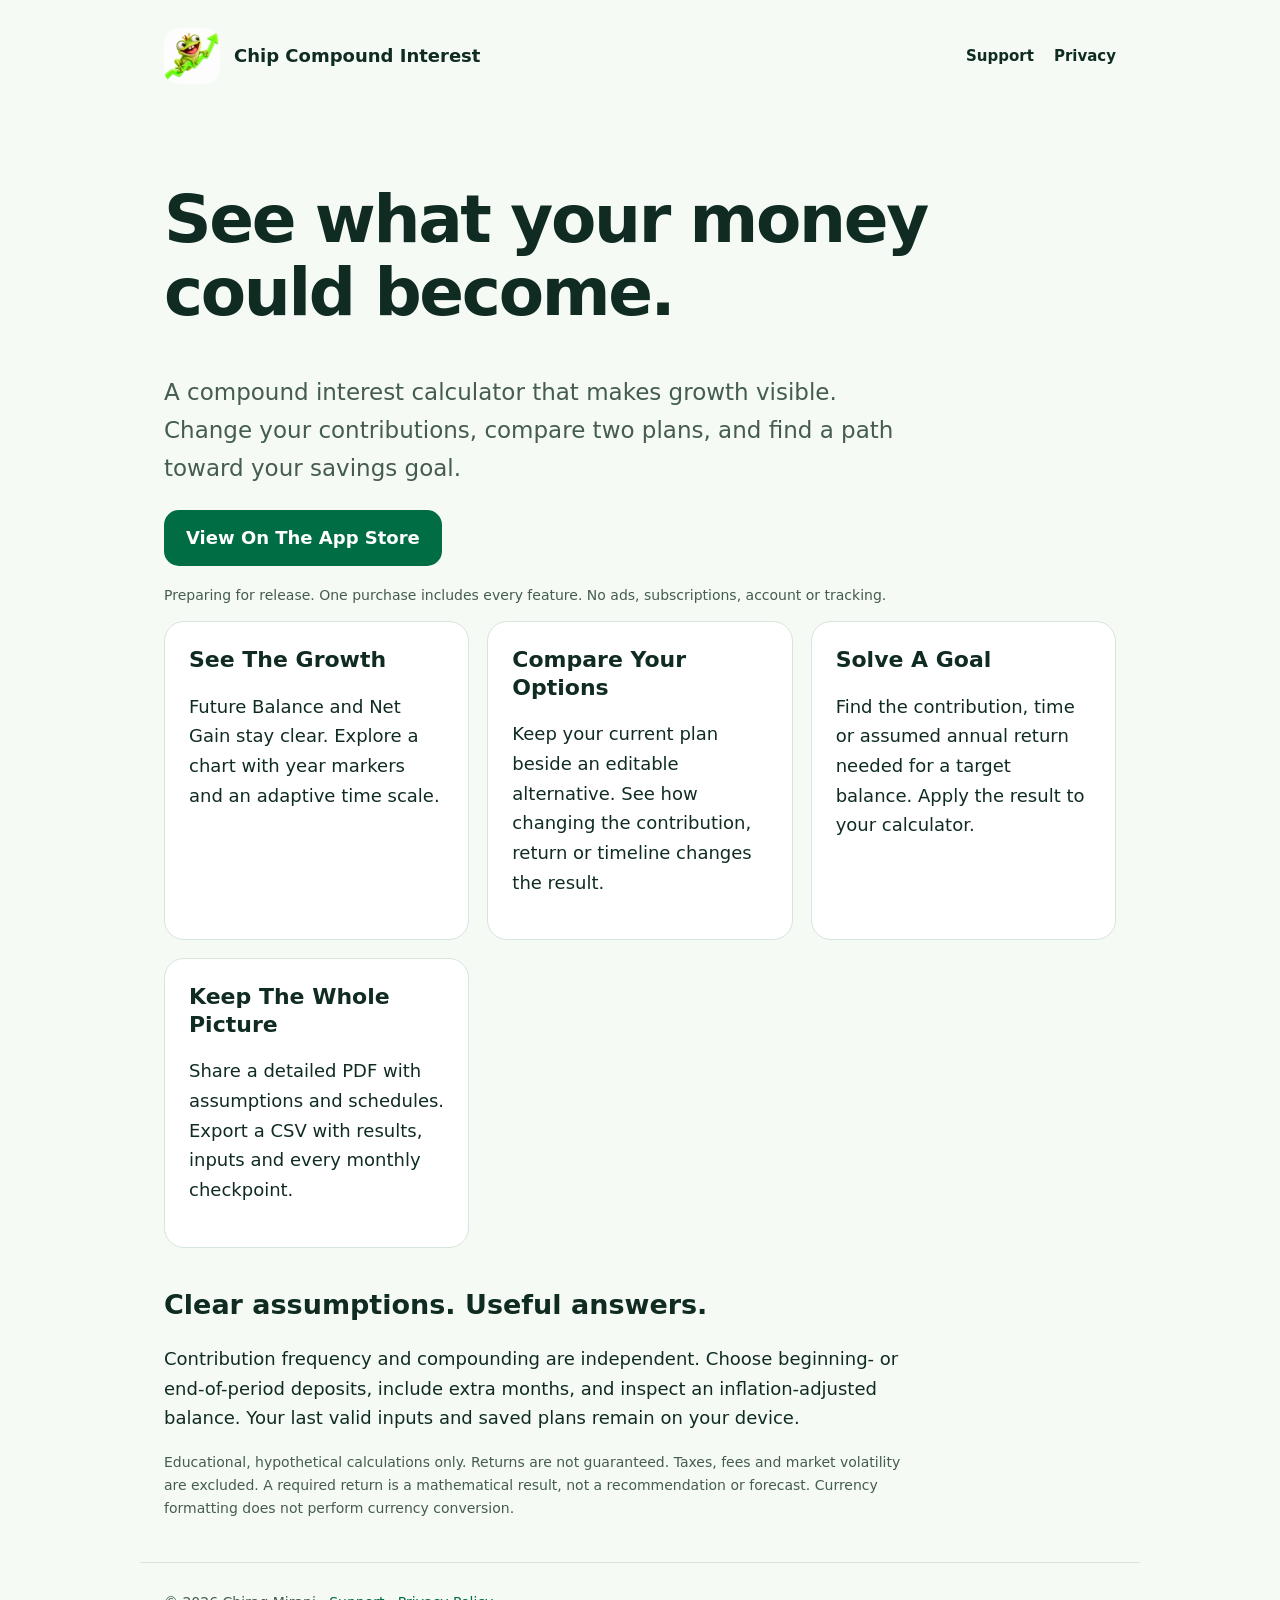
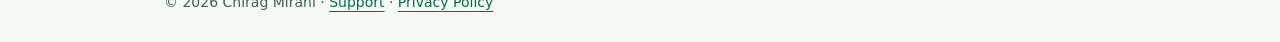
==== index.html @ ceb29161 "Publish compound calculator support and privacy pages" ====
<!doctype html><html lang="en"><meta charset="utf-8"><meta name="viewport" content="width=device-width,initial-scale=1"><title>Chip Compound Interest — Savings Calculator, Goals & Comparisons</title><meta name="description" content="Explore compound growth, compare savings plans, solve for contributions, time or return, and share a detailed PDF. One purchase, all features. No ads or subscriptions."><link rel="stylesheet" href="styles.css"><link rel="canonical" href="https://chiragmirani.github.io/chip-compound-calculator/"><script type="application/ld+json">{"@context":"https://schema.org","@type":"SoftwareApplication","name":"Chip Compound Interest","applicationCategory":"FinanceApplication","operatingSystem":"iOS, iPadOS","url":"https://chiragmirani.github.io/chip-compound-calculator/","description":"Compound interest calculator with growth charts, plan comparisons, goal solving, PDF reports and CSV exports."}</script><header><img src="icon.png" alt="Chip mascot"><a href="./">Chip Compound Interest</a><nav><a href="support.html">Support</a><a href="privacy.html">Privacy</a></nav></header><main><h1>See what your money could become.</h1><p class="lead">A compound interest calculator that makes growth visible. Change your contributions, compare two plans, and find a path toward your savings goal.</p><p><a class="button" href="https://apps.apple.com/app/id6822411872">View On The App Store</a></p><p class="fine">Preparing for release. One purchase includes every feature. No ads, subscriptions, account or tracking.</p><div class="grid"><section class="card"><h2>See The Growth</h2><p>Future Balance and Net Gain stay clear. Explore a chart with year markers and an adaptive time scale.</p></section><section class="card"><h2>Compare Your Options</h2><p>Keep your current plan beside an editable alternative. See how changing the contribution, return or timeline changes the result.</p></section><section class="card"><h2>Solve A Goal</h2><p>Find the contribution, time or assumed annual return needed for a target balance. Apply the result to your calculator.</p></section><section class="card"><h2>Keep The Whole Picture</h2><p>Share a detailed PDF with assumptions and schedules. Export a CSV with results, inputs and every monthly checkpoint.</p></section></div><h2>Clear assumptions. Useful answers.</h2><p>Contribution frequency and compounding are independent. Choose beginning- or end-of-period deposits, include extra months, and inspect an inflation-adjusted balance. Your last valid inputs and saved plans remain on your device.</p><p class="fine">Educational, hypothetical calculations only. Returns are not guaranteed. Taxes, fees and market volatility are excluded. A required return is a mathematical result, not a recommendation or forecast. Currency formatting does not perform currency conversion.</p></main><footer>© 2026 Chirag Mirani · <a href="support.html">Support</a> · <a href="privacy.html">Privacy Policy</a></footer></html>
---- styles.css ----
:root{color-scheme:light dark;--bg:#f5faf5;--ink:#102c22;--muted:#455c50;--card:#fff;--line:#d7e5db;--green:#006d45}*{box-sizing:border-box}body{margin:0;background:var(--bg);color:var(--ink);font:18px/1.65 system-ui,-apple-system,sans-serif}main,header,footer{max-width:1000px;margin:auto;padding:28px 24px}header{display:flex;gap:14px;align-items:center}header img{width:56px;border-radius:14px}header a{color:inherit;text-decoration:none;font-weight:750}nav{margin-inline-start:auto;display:flex;gap:20px;font-size:15px}h1{font-size:clamp(36px,6vw,66px);line-height:1.1;letter-spacing:-.035em;max-width:820px}h2{line-height:1.25;margin-top:40px}p{max-width:760px}a{color:var(--green);text-underline-offset:4px}.lead{font-size:23px;color:var(--muted)}.button{display:inline-block;background:var(--green);color:white;padding:13px 22px;border-radius:15px;text-decoration:none;font-weight:650}.grid{display:grid;grid-template-columns:repeat(auto-fit,minmax(230px,1fr));gap:18px}.card{padding:24px;background:var(--card);border:1px solid var(--line);border-radius:20px}.card h2{font-size:22px;margin:0 0 10px}.fine,footer{font-size:14px;color:var(--muted)}footer{border-top:1px solid var(--line)}li{margin-bottom:10px}@media(prefers-color-scheme:dark){:root{--bg:#0c1913;--ink:#e9f5ed;--muted:#b2c7b9;--card:#14271c;--line:#2c4233;--green:#73e4ab}}@media(max-width:500px){nav{gap:12px}header{flex-wrap:wrap}header img{width:42px}}
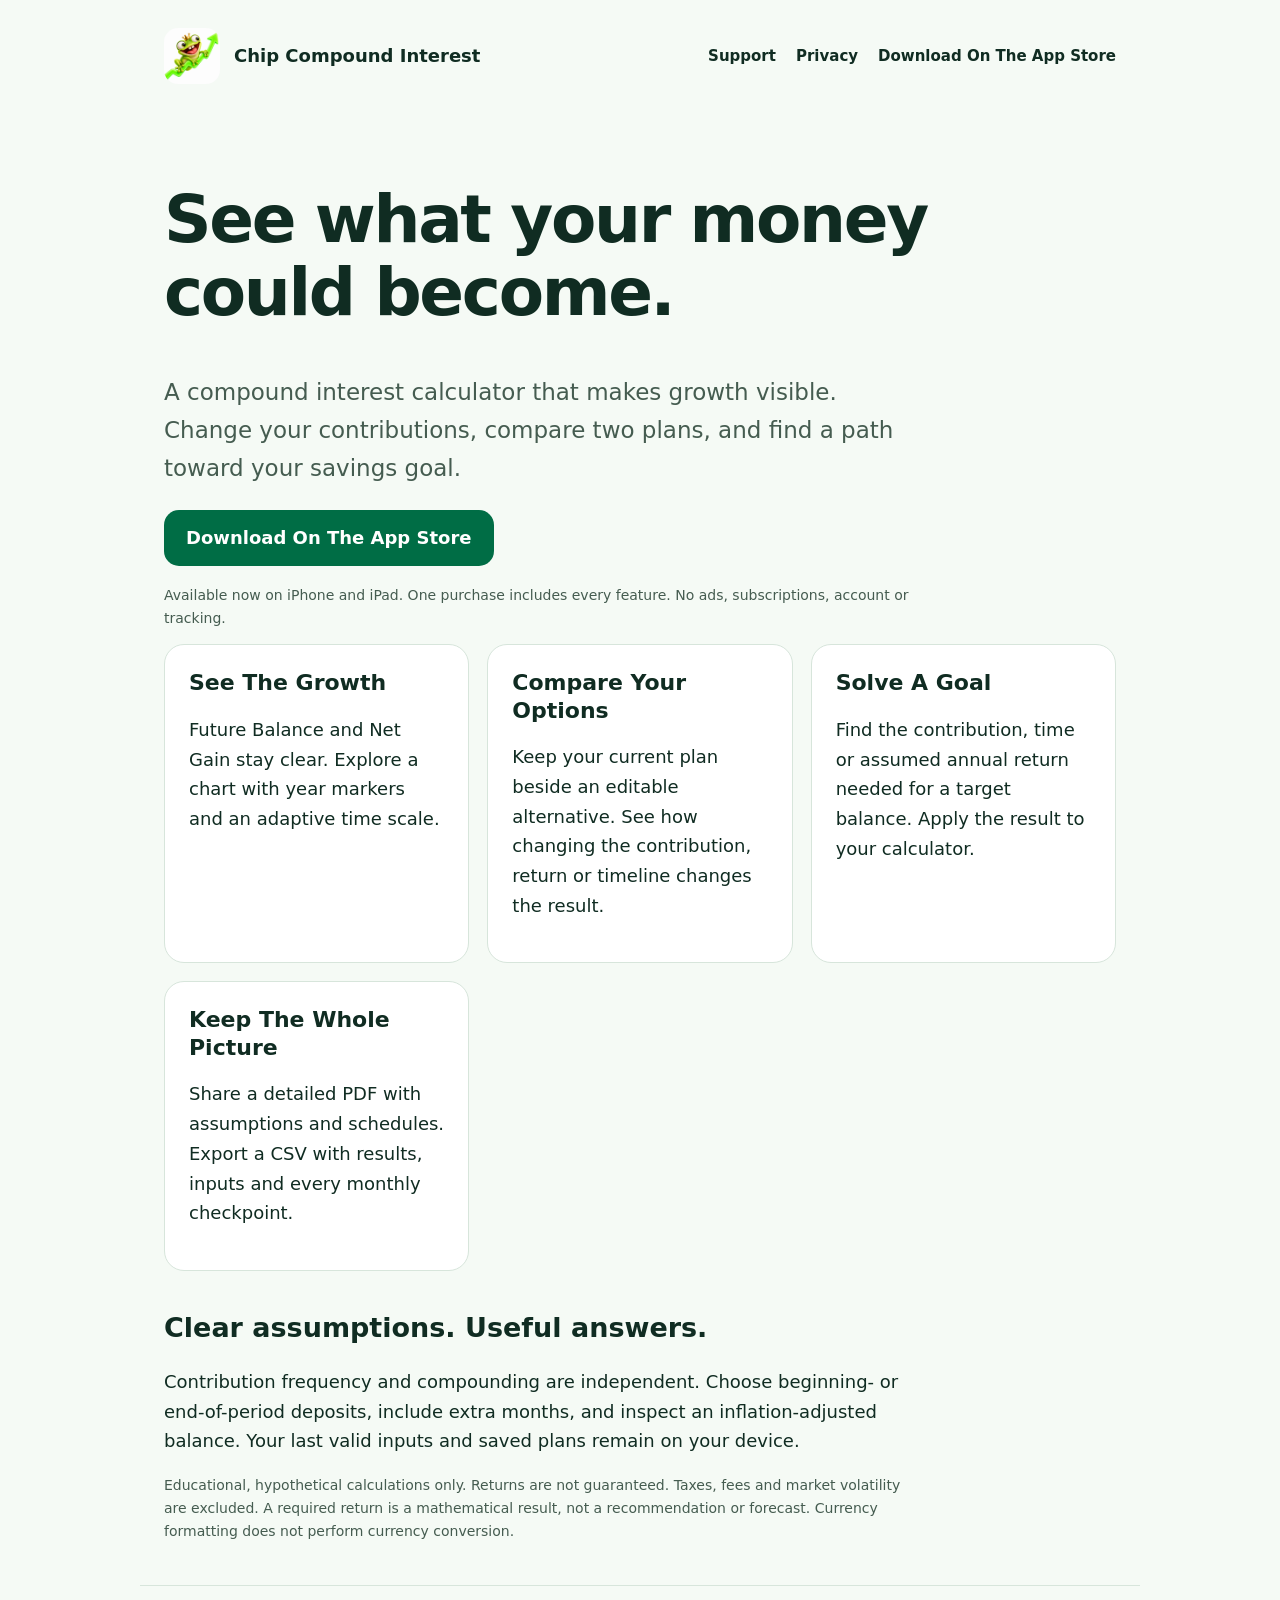
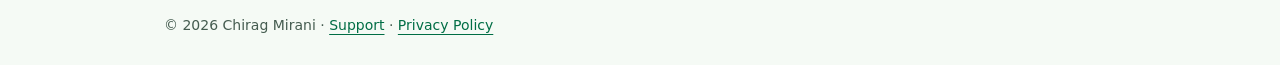
==== commit 4cfff953: "Publish live App Store links and launch metadata" ====
--- a/index.html
+++ b/index.html
@@ -1 +1 @@
-<!doctype html><html lang="en"><meta charset="utf-8"><meta name="viewport" content="width=device-width,initial-scale=1"><title>Chip Compound Interest — Savings Calculator, Goals & Comparisons</title><meta name="description" content="Explore compound growth, compare savings plans, solve for contributions, time or return, and share a detailed PDF. One purchase, all features. No ads or subscriptions."><link rel="stylesheet" href="styles.css"><link rel="canonical" href="https://chiragmirani.github.io/chip-compound-calculator/"><script type="application/ld+json">{"@context":"https://schema.org","@type":"SoftwareApplication","name":"Chip Compound Interest","applicationCategory":"FinanceApplication","operatingSystem":"iOS, iPadOS","url":"https://chiragmirani.github.io/chip-compound-calculator/","description":"Compound interest calculator with growth charts, plan comparisons, goal solving, PDF reports and CSV exports."}</script><header><img src="icon.png" alt="Chip mascot"><a href="./">Chip Compound Interest</a><nav><a href="support.html">Support</a><a href="privacy.html">Privacy</a></nav></header><main><h1>See what your money could become.</h1><p class="lead">A compound interest calculator that makes growth visible. Change your contributions, compare two plans, and find a path toward your savings goal.</p><p><a class="button" href="https://apps.apple.com/app/id6822411872">View On The App Store</a></p><p class="fine">Preparing for release. One purchase includes every feature. No ads, subscriptions, account or tracking.</p><div class="grid"><section class="card"><h2>See The Growth</h2><p>Future Balance and Net Gain stay clear. Explore a chart with year markers and an adaptive time scale.</p></section><section class="card"><h2>Compare Your Options</h2><p>Keep your current plan beside an editable alternative. See how changing the contribution, return or timeline changes the result.</p></section><section class="card"><h2>Solve A Goal</h2><p>Find the contribution, time or assumed annual return needed for a target balance. Apply the result to your calculator.</p></section><section class="card"><h2>Keep The Whole Picture</h2><p>Share a detailed PDF with assumptions and schedules. Export a CSV with results, inputs and every monthly checkpoint.</p></section></div><h2>Clear assumptions. Useful answers.</h2><p>Contribution frequency and compounding are independent. Choose beginning- or end-of-period deposits, include extra months, and inspect an inflation-adjusted balance. Your last valid inputs and saved plans remain on your device.</p><p class="fine">Educational, hypothetical calculations only. Returns are not guaranteed. Taxes, fees and market volatility are excluded. A required return is a mathematical result, not a recommendation or forecast. Currency formatting does not perform currency conversion.</p></main><footer>© 2026 Chirag Mirani · <a href="support.html">Support</a> · <a href="privacy.html">Privacy Policy</a></footer></html>
+<!doctype html><html lang="en"><meta charset="utf-8"><meta name="viewport" content="width=device-width,initial-scale=1"><meta name="apple-itunes-app" content="app-id=6822411872"><title>Chip Compound Interest — Savings Calculator, Goals & Comparisons</title><meta name="description" content="Explore compound growth, compare savings plans, solve for contributions, time or return, and share a detailed PDF. One purchase, all features. No ads or subscriptions."><link rel="stylesheet" href="styles.css"><link rel="canonical" href="https://chiragmirani.github.io/chip-compound-calculator/"><script type="application/ld+json">{"@context":"https://schema.org","@type":"SoftwareApplication","name":"Chip Compound Interest","applicationCategory":"FinanceApplication","operatingSystem":"iOS, iPadOS","url":"https://chiragmirani.github.io/chip-compound-calculator/","description":"Compound interest calculator with growth charts, plan comparisons, goal solving, PDF reports and CSV exports.","downloadUrl":"https://apps.apple.com/app/id6822411872","installUrl":"https://apps.apple.com/app/id6822411872","softwareVersion":"1.0","offers":{"@type":"Offer","price":"2.99","priceCurrency":"USD","url":"https://apps.apple.com/app/id6822411872"}}</script><header><img src="icon.png" alt="Chip mascot"><a href="./">Chip Compound Interest</a><nav><a href="support.html">Support</a><a href="privacy.html">Privacy</a><a href="https://apps.apple.com/app/id6822411872">Download On The App Store</a></nav></header><main><h1>See what your money could become.</h1><p class="lead">A compound interest calculator that makes growth visible. Change your contributions, compare two plans, and find a path toward your savings goal.</p><p><a class="button" href="https://apps.apple.com/app/id6822411872">Download On The App Store</a></p><p class="fine">Available now on iPhone and iPad. One purchase includes every feature. No ads, subscriptions, account or tracking.</p><div class="grid"><section class="card"><h2>See The Growth</h2><p>Future Balance and Net Gain stay clear. Explore a chart with year markers and an adaptive time scale.</p></section><section class="card"><h2>Compare Your Options</h2><p>Keep your current plan beside an editable alternative. See how changing the contribution, return or timeline changes the result.</p></section><section class="card"><h2>Solve A Goal</h2><p>Find the contribution, time or assumed annual return needed for a target balance. Apply the result to your calculator.</p></section><section class="card"><h2>Keep The Whole Picture</h2><p>Share a detailed PDF with assumptions and schedules. Export a CSV with results, inputs and every monthly checkpoint.</p></section></div><h2>Clear assumptions. Useful answers.</h2><p>Contribution frequency and compounding are independent. Choose beginning- or end-of-period deposits, include extra months, and inspect an inflation-adjusted balance. Your last valid inputs and saved plans remain on your device.</p><p class="fine">Educational, hypothetical calculations only. Returns are not guaranteed. Taxes, fees and market volatility are excluded. A required return is a mathematical result, not a recommendation or forecast. Currency formatting does not perform currency conversion.</p></main><footer>© 2026 Chirag Mirani · <a href="support.html">Support</a> · <a href="privacy.html">Privacy Policy</a></footer></html>
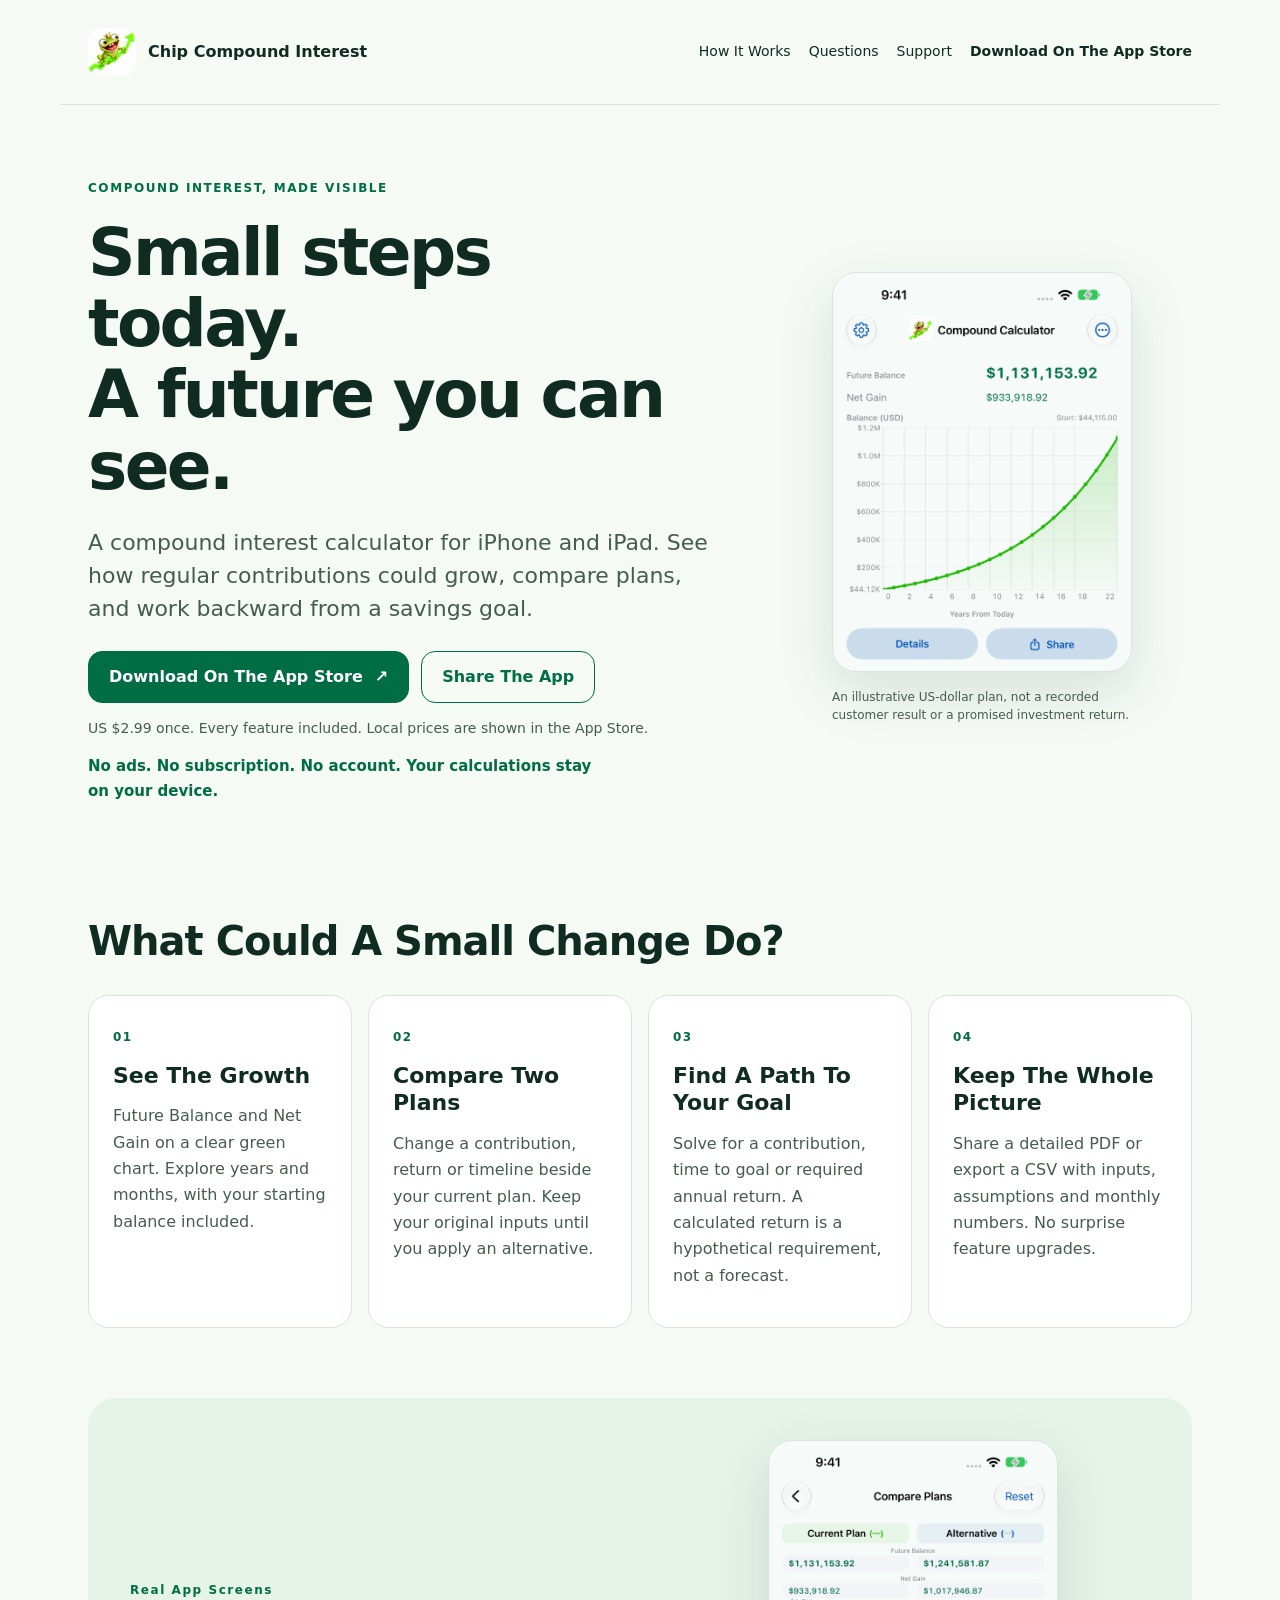
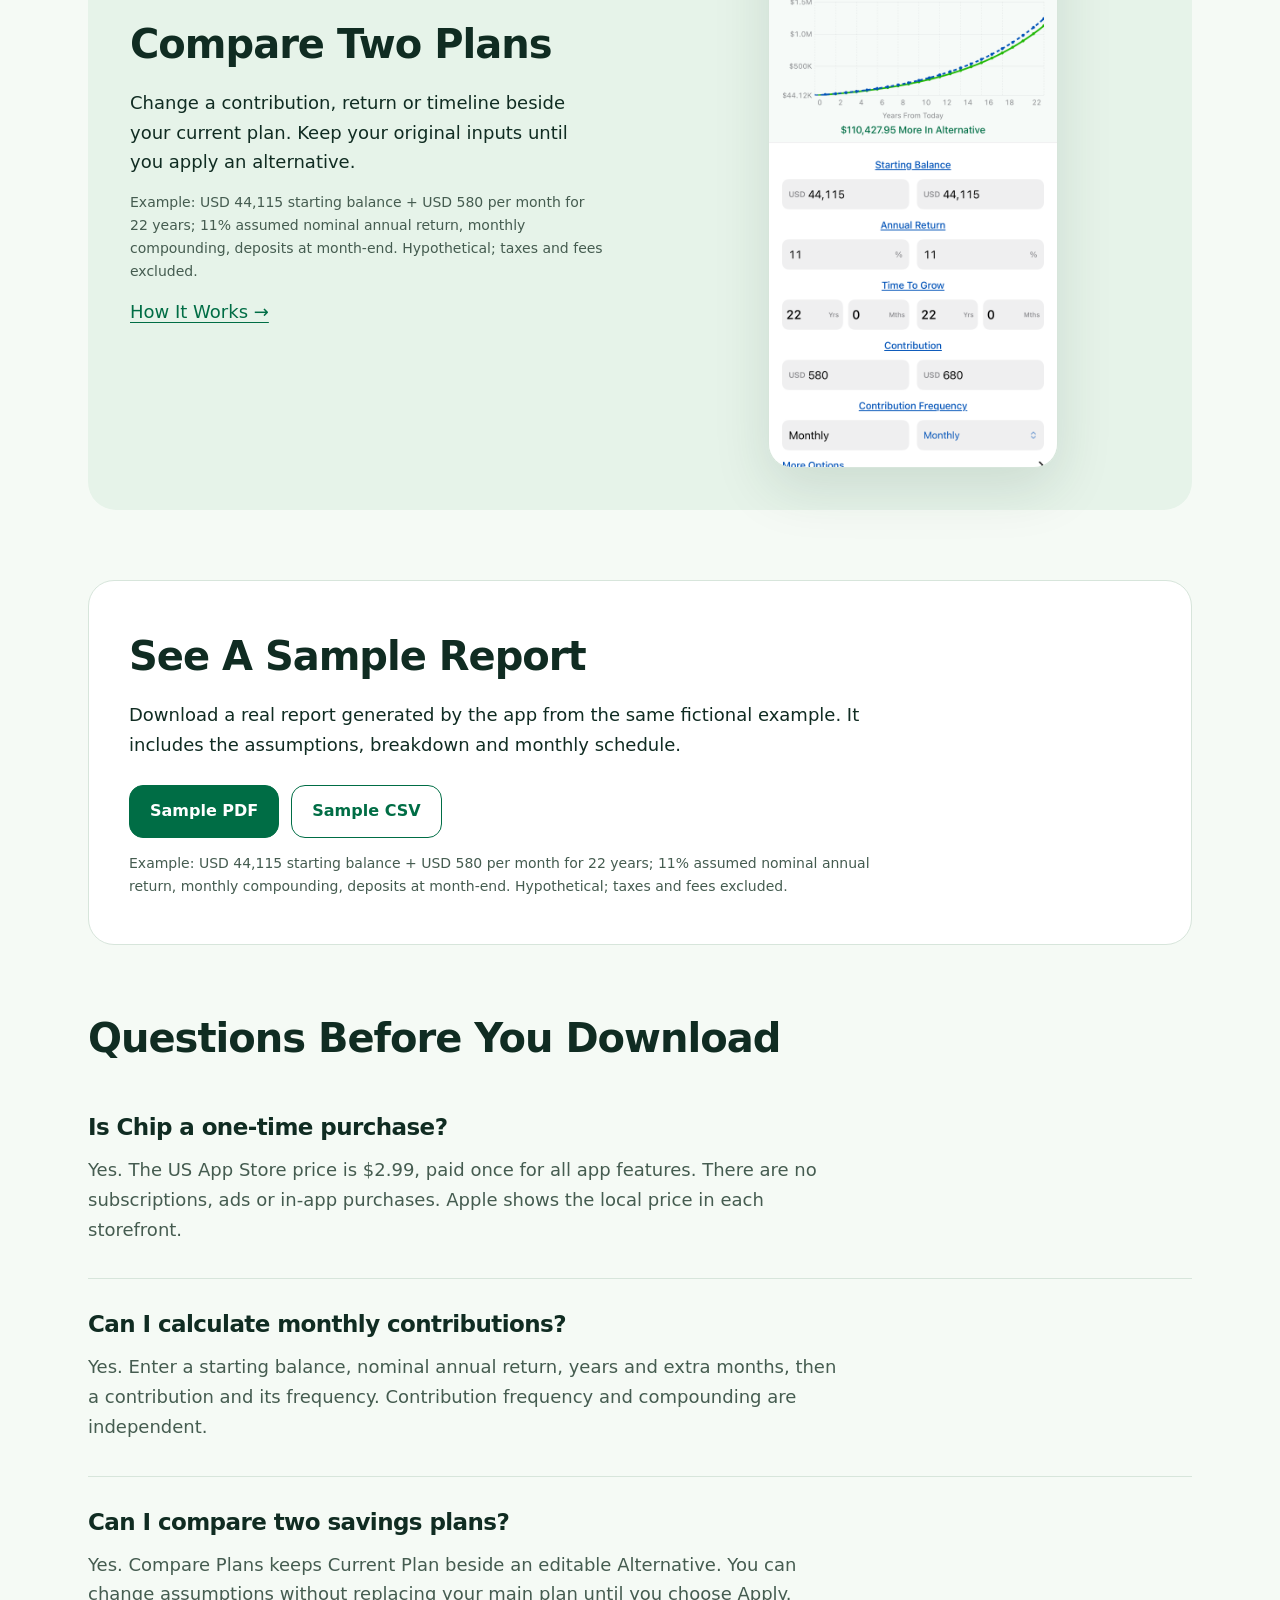
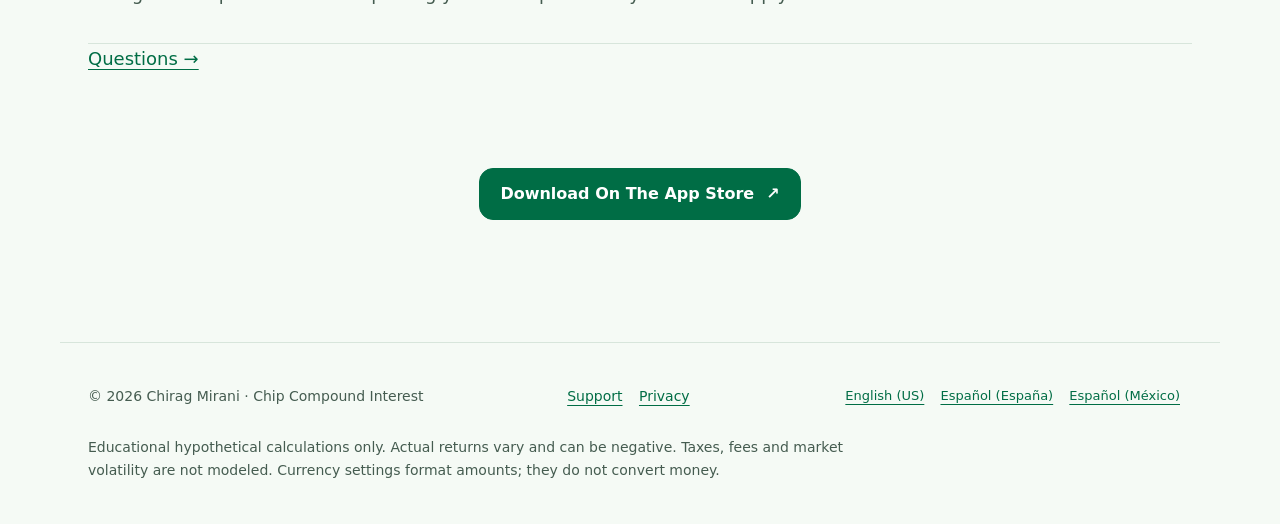
==== commit 5c24b19e: "Improve localized product marketing and search discovery" ====
--- a/index.html
+++ b/index.html
@@ -1 +1 @@
-<!doctype html><html lang="en"><meta charset="utf-8"><meta name="viewport" content="width=device-width,initial-scale=1"><meta name="apple-itunes-app" content="app-id=6822411872"><title>Chip Compound Interest — Savings Calculator, Goals & Comparisons</title><meta name="description" content="Explore compound growth, compare savings plans, solve for contributions, time or return, and share a detailed PDF. One purchase, all features. No ads or subscriptions."><link rel="stylesheet" href="styles.css"><link rel="canonical" href="https://chiragmirani.github.io/chip-compound-calculator/"><script type="application/ld+json">{"@context":"https://schema.org","@type":"SoftwareApplication","name":"Chip Compound Interest","applicationCategory":"FinanceApplication","operatingSystem":"iOS, iPadOS","url":"https://chiragmirani.github.io/chip-compound-calculator/","description":"Compound interest calculator with growth charts, plan comparisons, goal solving, PDF reports and CSV exports.","downloadUrl":"https://apps.apple.com/app/id6822411872","installUrl":"https://apps.apple.com/app/id6822411872","softwareVersion":"1.0","offers":{"@type":"Offer","price":"2.99","priceCurrency":"USD","url":"https://apps.apple.com/app/id6822411872"}}</script><header><img src="icon.png" alt="Chip mascot"><a href="./">Chip Compound Interest</a><nav><a href="support.html">Support</a><a href="privacy.html">Privacy</a><a href="https://apps.apple.com/app/id6822411872">Download On The App Store</a></nav></header><main><h1>See what your money could become.</h1><p class="lead">A compound interest calculator that makes growth visible. Change your contributions, compare two plans, and find a path toward your savings goal.</p><p><a class="button" href="https://apps.apple.com/app/id6822411872">Download On The App Store</a></p><p class="fine">Available now on iPhone and iPad. One purchase includes every feature. No ads, subscriptions, account or tracking.</p><div class="grid"><section class="card"><h2>See The Growth</h2><p>Future Balance and Net Gain stay clear. Explore a chart with year markers and an adaptive time scale.</p></section><section class="card"><h2>Compare Your Options</h2><p>Keep your current plan beside an editable alternative. See how changing the contribution, return or timeline changes the result.</p></section><section class="card"><h2>Solve A Goal</h2><p>Find the contribution, time or assumed annual return needed for a target balance. Apply the result to your calculator.</p></section><section class="card"><h2>Keep The Whole Picture</h2><p>Share a detailed PDF with assumptions and schedules. Export a CSV with results, inputs and every monthly checkpoint.</p></section></div><h2>Clear assumptions. Useful answers.</h2><p>Contribution frequency and compounding are independent. Choose beginning- or end-of-period deposits, include extra months, and inspect an inflation-adjusted balance. Your last valid inputs and saved plans remain on your device.</p><p class="fine">Educational, hypothetical calculations only. Returns are not guaranteed. Taxes, fees and market volatility are excluded. A required return is a mathematical result, not a recommendation or forecast. Currency formatting does not perform currency conversion.</p></main><footer>© 2026 Chirag Mirani · <a href="support.html">Support</a> · <a href="privacy.html">Privacy Policy</a></footer></html>
+<!doctype html><html lang="en-US"><head><meta charset="utf-8"><meta name="viewport" content="width=device-width,initial-scale=1"><title>Compound Interest Calculator App for iPhone &amp; iPad | Chip</title><meta name="description" content="See savings growth, compare two plans, solve savings goals and export PDF reports. Chip is an offline compound interest calculator for iPhone and iPad."><link rel="canonical" href="https://chiragmirani.github.io/chip-compound-calculator/"><link rel="alternate" hreflang="en-US" href="https://chiragmirani.github.io/chip-compound-calculator/"><link rel="alternate" hreflang="es-ES" href="https://chiragmirani.github.io/chip-compound-calculator/es-ES/"><link rel="alternate" hreflang="es-MX" href="https://chiragmirani.github.io/chip-compound-calculator/es-MX/"><link rel="alternate" hreflang="x-default" href="https://chiragmirani.github.io/chip-compound-calculator/"><meta name="apple-itunes-app" content="app-id=6822411872"><meta name="theme-color" content="#103b2a"><meta property="og:type" content="website"><meta property="og:title" content="Compound Interest Calculator App for iPhone &amp; iPad | Chip"><meta property="og:description" content="See savings growth, compare two plans, solve savings goals and export PDF reports. Chip is an offline compound interest calculator for iPhone and iPad."><meta property="og:url" content="https://chiragmirani.github.io/chip-compound-calculator/"><meta property="og:image" content="https://chiragmirani.github.io/chip-compound-calculator/icon.png"><meta property="og:image:alt" content="Chip mascot"><meta name="twitter:card" content="summary"><link rel="icon" href="https://chiragmirani.github.io/chip-compound-calculator/icon.png"><link rel="stylesheet" href="https://chiragmirani.github.io/chip-compound-calculator/styles.css"><script type="application/ld+json">{"@context": "https://schema.org", "@type": "SoftwareApplication", "@id": "https://chiragmirani.github.io/chip-compound-calculator/#app", "name": "Chip Compound Interest", "applicationCategory": "FinanceApplication", "operatingSystem": "iOS, iPadOS", "url": "https://chiragmirani.github.io/chip-compound-calculator/", "downloadUrl": "https://apps.apple.com/app/id6822411872", "installUrl": "https://apps.apple.com/app/id6822411872", "softwareVersion": "1.0", "description": "See savings growth, compare two plans, solve savings goals and export PDF reports. Chip is an offline compound interest calculator for iPhone and iPad.", "image": "https://chiragmirani.github.io/chip-compound-calculator/icon.png", "author": {"@type": "Person", "name": "Chirag Mirani"}, "inLanguage": "en-US", "offers": {"@type": "Offer", "url": "https://apps.apple.com/app/id6822411872", "price": "2.99", "priceCurrency": "USD", "eligibleRegion": "US"}}</script></head><body><a class="skip" href="#main">Skip to content</a><header><a class="brand" href="https://chiragmirani.github.io/chip-compound-calculator/"><img src="https://chiragmirani.github.io/chip-compound-calculator/icon.png" width="48" height="48" alt=""><span>Chip Compound Interest</span></a><nav aria-label="Main navigation"><a href="https://chiragmirani.github.io/chip-compound-calculator/how-it-works.html">How It Works</a><a href="https://chiragmirani.github.io/chip-compound-calculator/faq.html">Questions</a><a href="https://chiragmirani.github.io/chip-compound-calculator/support.html">Support</a><a class="nav-download" href="https://apps.apple.com/app/id6822411872">Download On The App Store</a></nav></header><main id="main"><section class="hero"><div><p class="eyebrow">COMPOUND INTEREST, MADE VISIBLE</p><h1>Small steps today.<br>A future you can see.</h1><p class="lead">A compound interest calculator for iPhone and iPad. See how regular contributions could grow, compare plans, and work backward from a savings goal.</p><div class="actions"><a class="button" href="https://apps.apple.com/app/id6822411872">Download On The App Store <span aria-hidden="true">↗</span></a><button class="secondary share-app" data-label="Share The App" data-done="Link Copied">Share The App</button></div><p class="fine">US $2.99 once. Every feature included. Local prices are shown in the App Store.</p><p class="trust">No ads. No subscription. No account. Your calculations stay on your device.</p></div><figure class="hero-proof"><img src="https://chiragmirani.github.io/chip-compound-calculator/assets/en-US-growth.png" width="1320" height="2868" alt="Future Balance and Net Gain" fetchpriority="high"><figcaption>An illustrative US-dollar plan, not a recorded customer result or a promised investment return.</figcaption></figure></section><section><h2>What Could A Small Change Do?</h2><div class="grid"><article class="card"><span class="number">01</span><h3>See The Growth</h3><p>Future Balance and Net Gain on a clear green chart. Explore years and months, with your starting balance included.</p></article><article class="card"><span class="number">02</span><h3>Compare Two Plans</h3><p>Change a contribution, return or timeline beside your current plan. Keep your original inputs until you apply an alternative.</p></article><article class="card"><span class="number">03</span><h3>Find A Path To Your Goal</h3><p>Solve for a contribution, time to goal or required annual return. A calculated return is a hypothetical requirement, not a forecast.</p></article><article class="card"><span class="number">04</span><h3>Keep The Whole Picture</h3><p>Share a detailed PDF or export a CSV with inputs, assumptions and monthly numbers. No surprise feature upgrades.</p></article></div></section><section class="proof-row"><div><p class="eyebrow">Real App Screens</p><h2>Compare Two Plans</h2><p>Change a contribution, return or timeline beside your current plan. Keep your original inputs until you apply an alternative.</p><p class="fine">Example: USD 44,115 starting balance + USD 580 per month for 22 years; 11% assumed nominal annual return, monthly compounding, deposits at month-end. Hypothetical; taxes and fees excluded.</p><a href="how-it-works.html">How It Works →</a></div><figure><img src="https://chiragmirani.github.io/chip-compound-calculator/assets/en-US-compare.png" width="1320" height="2868" loading="lazy" alt="Current Plan beside an editable Alternative"></figure></section><section class="sample"><h2>See A Sample Report</h2><p>Download a real report generated by the app from the same fictional example. It includes the assumptions, breakdown and monthly schedule.</p><div class="actions"><a class="button" href="https://chiragmirani.github.io/chip-compound-calculator/assets/en-US-sample.pdf">Sample PDF</a><a class="secondary" href="https://chiragmirani.github.io/chip-compound-calculator/assets/en-US-sample.csv" download>Sample CSV</a></div><p class="fine">Example: USD 44,115 starting balance + USD 580 per month for 22 years; 11% assumed nominal annual return, monthly compounding, deposits at month-end. Hypothetical; taxes and fees excluded.</p></section><section><h2>Questions Before You Download</h2><section class="answer"><h2>Is Chip a one-time purchase?</h2><p>Yes. The US App Store price is $2.99, paid once for all app features. There are no subscriptions, ads or in-app purchases. Apple shows the local price in each storefront.</p></section><section class="answer"><h2>Can I calculate monthly contributions?</h2><p>Yes. Enter a starting balance, nominal annual return, years and extra months, then a contribution and its frequency. Contribution frequency and compounding are independent.</p></section><section class="answer"><h2>Can I compare two savings plans?</h2><p>Yes. Compare Plans keeps Current Plan beside an editable Alternative. You can change assumptions without replacing your main plan until you choose Apply.</p></section><a href="faq.html">Questions →</a></section><section class="closing"><a class="button" href="https://apps.apple.com/app/id6822411872">Download On The App Store <span aria-hidden="true">↗</span></a></section></main><footer><div class="footer-grid"><p>© 2026 Chirag Mirani · Chip Compound Interest</p><p><a href="https://chiragmirani.github.io/chip-compound-calculator/support.html">Support</a> <a href="https://chiragmirani.github.io/chip-compound-calculator/privacy.html">Privacy</a> </p><p class="languages"><a lang="en-US" href="https://chiragmirani.github.io/chip-compound-calculator/">English (US)</a> <a lang="es-ES" href="https://chiragmirani.github.io/chip-compound-calculator/es-ES/">Español (España)</a> <a lang="es-MX" href="https://chiragmirani.github.io/chip-compound-calculator/es-MX/">Español (México)</a> </p></div><p class="fine">Educational hypothetical calculations only. Actual returns vary and can be negative. Taxes, fees and market volatility are not modeled. Currency settings format amounts; they do not convert money.</p></footer><script src="https://chiragmirani.github.io/chip-compound-calculator/share.js" defer></script></body></html>
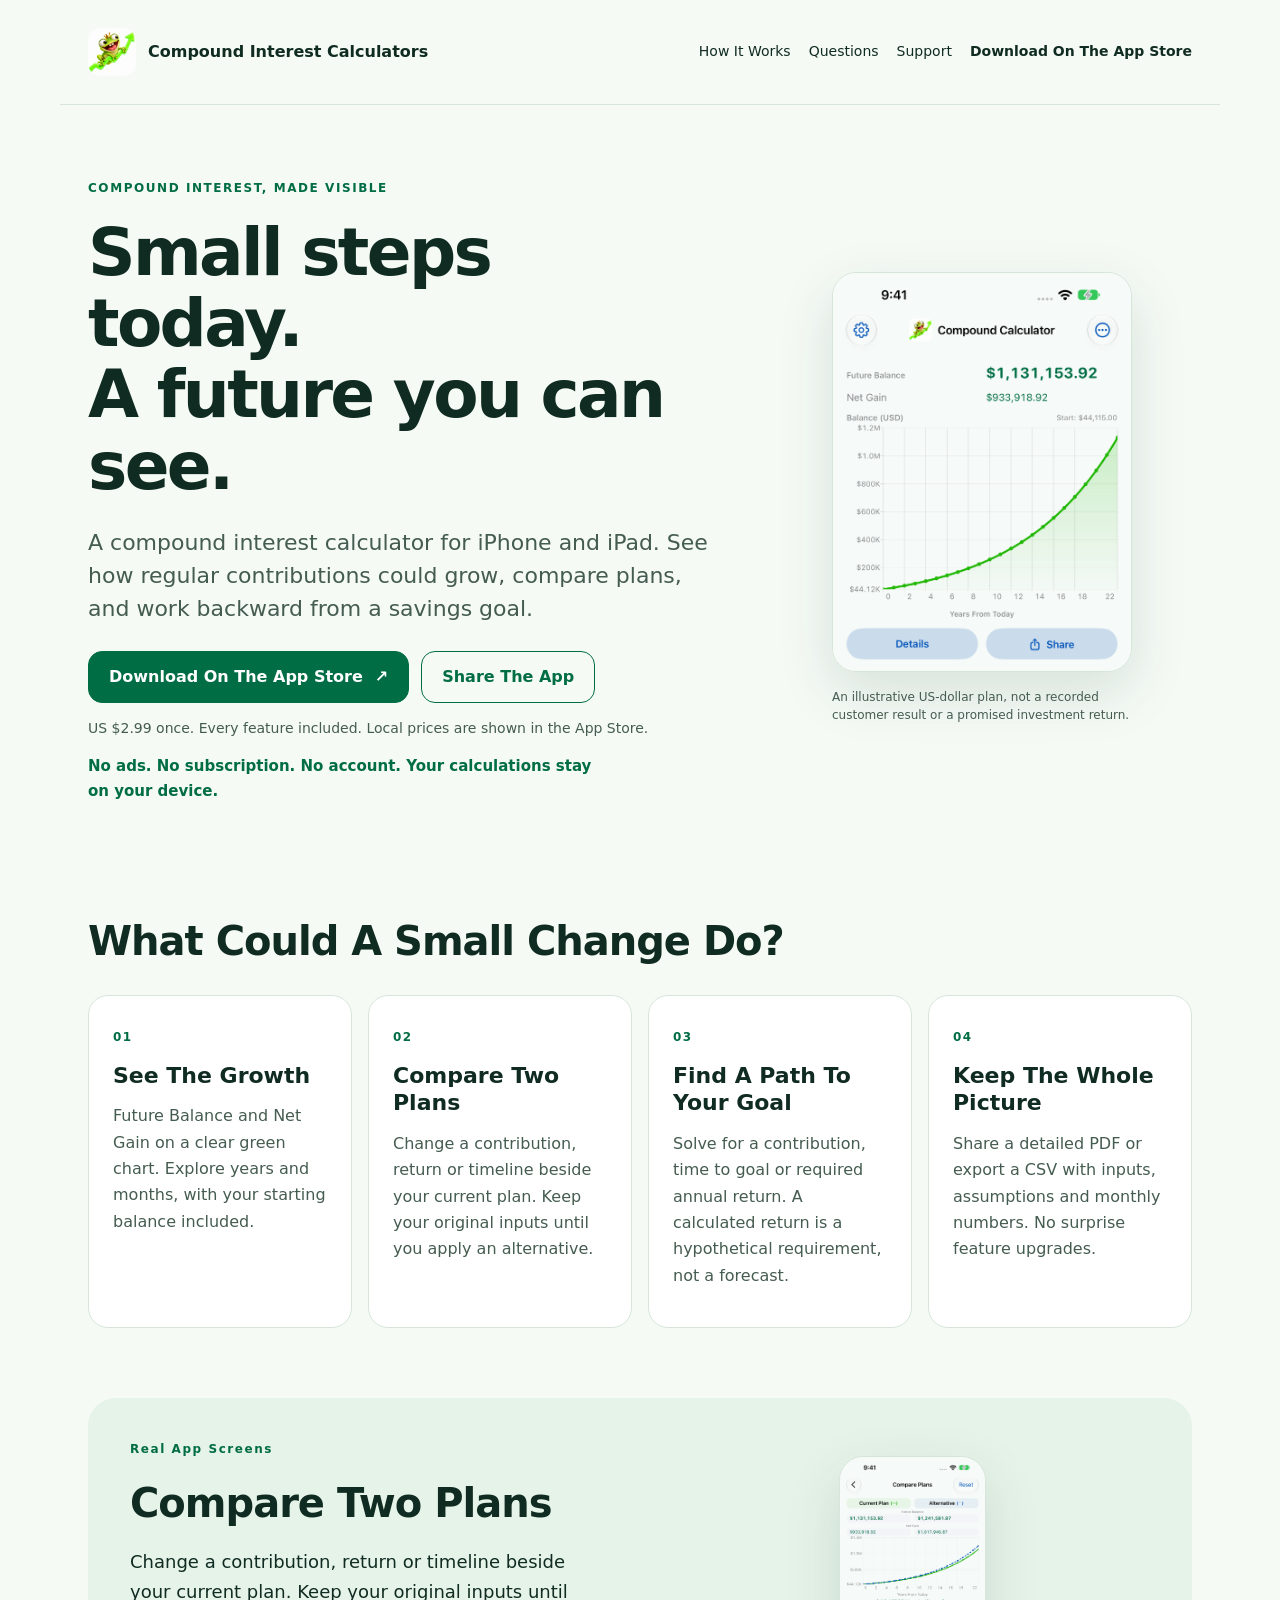
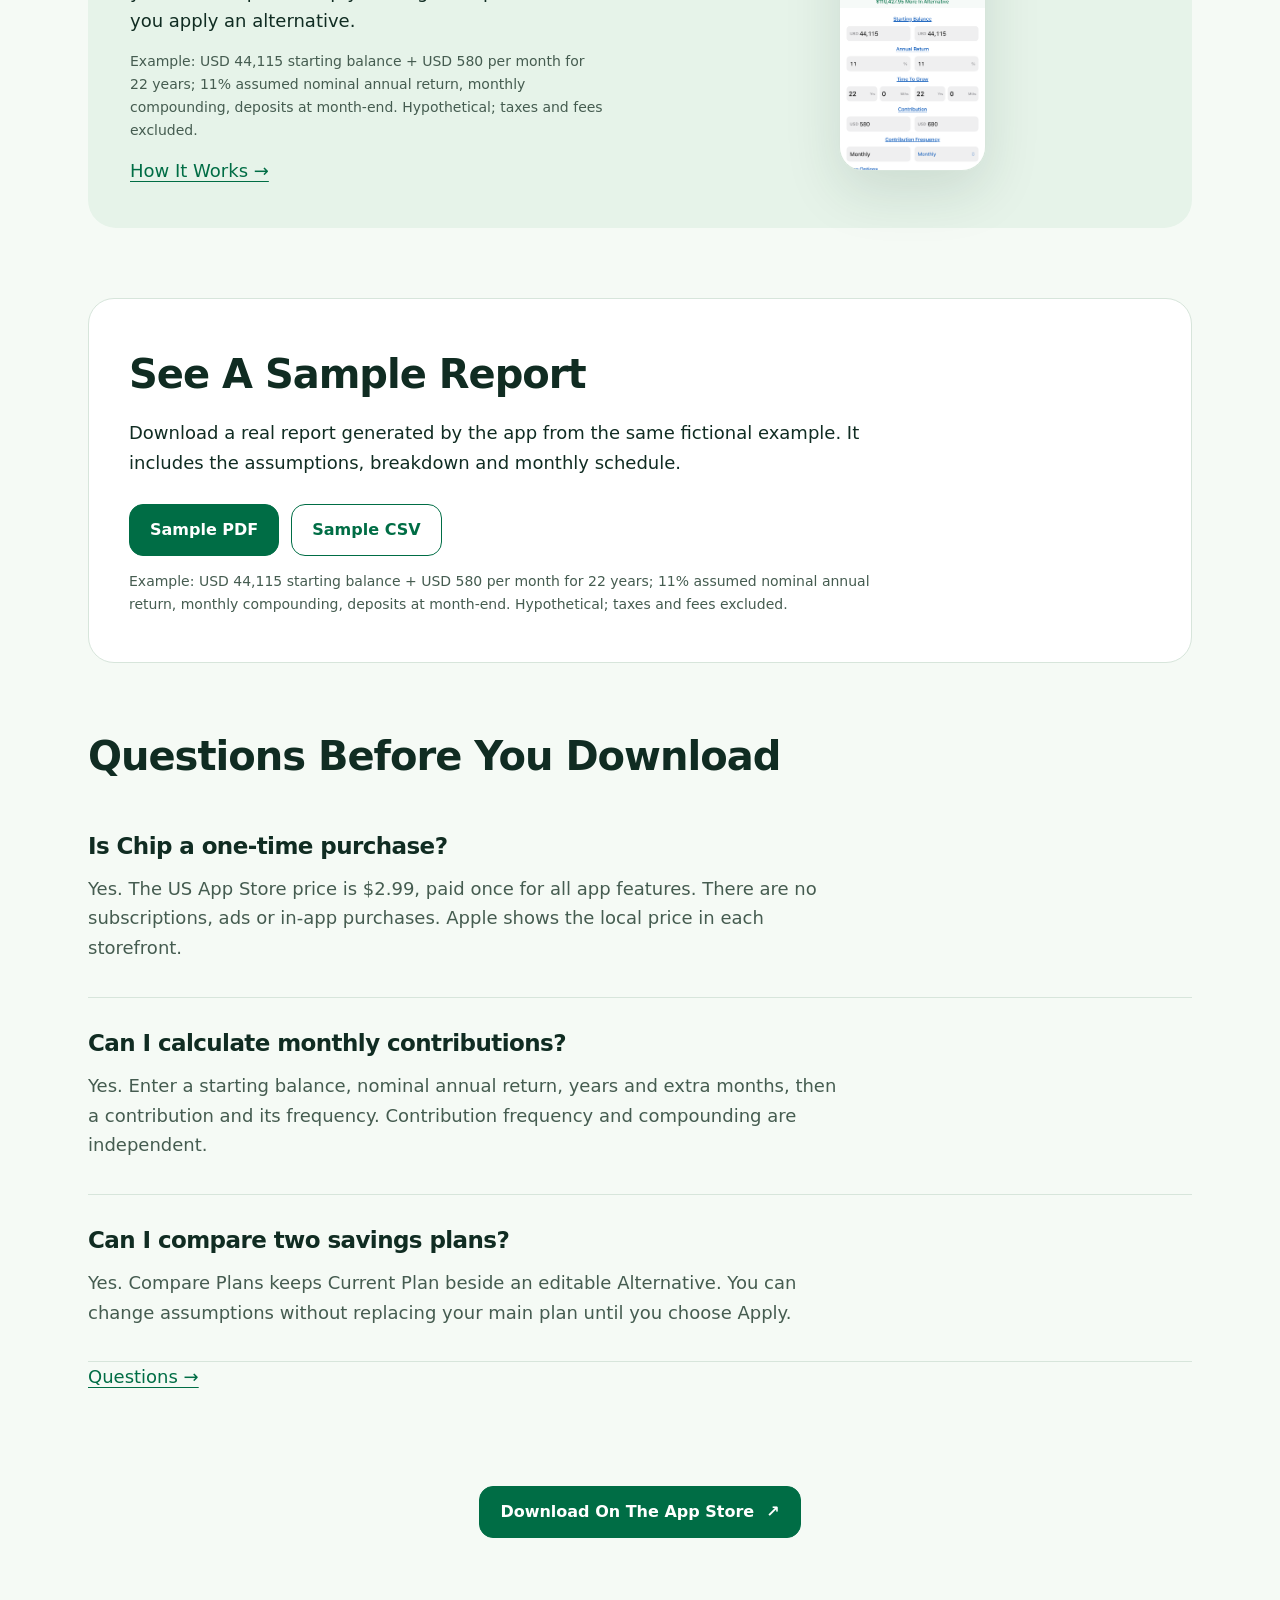
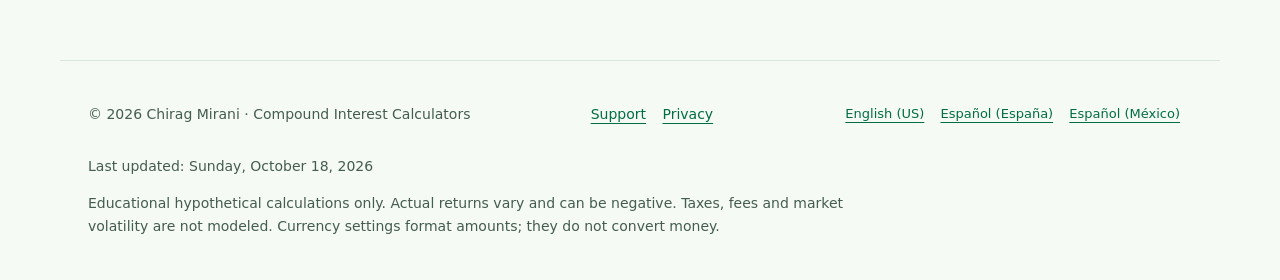
==== commit c061ae3d: "Rename to Compound Interest Calculators; add FAQPage JSON-LD, last-updated dates, sitemap lastmod - " ====
--- a/index.html
+++ b/index.html
@@ -1 +1 @@
-<!doctype html><html lang="en-US"><head><meta charset="utf-8"><meta name="viewport" content="width=device-width,initial-scale=1"><title>Compound Interest Calculator App for iPhone &amp; iPad | Chip</title><meta name="description" content="See savings growth, compare two plans, solve savings goals and export PDF reports. Chip is an offline compound interest calculator for iPhone and iPad."><link rel="canonical" href="https://chiragmirani.github.io/chip-compound-calculator/"><link rel="alternate" hreflang="en-US" href="https://chiragmirani.github.io/chip-compound-calculator/"><link rel="alternate" hreflang="es-ES" href="https://chiragmirani.github.io/chip-compound-calculator/es-ES/"><link rel="alternate" hreflang="es-MX" href="https://chiragmirani.github.io/chip-compound-calculator/es-MX/"><link rel="alternate" hreflang="x-default" href="https://chiragmirani.github.io/chip-compound-calculator/"><meta name="apple-itunes-app" content="app-id=6822411872"><meta name="theme-color" content="#103b2a"><meta property="og:type" content="website"><meta property="og:title" content="Compound Interest Calculator App for iPhone &amp; iPad | Chip"><meta property="og:description" content="See savings growth, compare two plans, solve savings goals and export PDF reports. Chip is an offline compound interest calculator for iPhone and iPad."><meta property="og:url" content="https://chiragmirani.github.io/chip-compound-calculator/"><meta property="og:image" content="https://chiragmirani.github.io/chip-compound-calculator/icon.png"><meta property="og:image:alt" content="Chip mascot"><meta name="twitter:card" content="summary"><link rel="icon" href="https://chiragmirani.github.io/chip-compound-calculator/icon.png"><link rel="stylesheet" href="https://chiragmirani.github.io/chip-compound-calculator/styles.css"><script type="application/ld+json">{"@context": "https://schema.org", "@type": "SoftwareApplication", "@id": "https://chiragmirani.github.io/chip-compound-calculator/#app", "name": "Chip Compound Interest", "applicationCategory": "FinanceApplication", "operatingSystem": "iOS, iPadOS", "url": "https://chiragmirani.github.io/chip-compound-calculator/", "downloadUrl": "https://apps.apple.com/app/id6822411872", "installUrl": "https://apps.apple.com/app/id6822411872", "softwareVersion": "1.0", "description": "See savings growth, compare two plans, solve savings goals and export PDF reports. Chip is an offline compound interest calculator for iPhone and iPad.", "image": "https://chiragmirani.github.io/chip-compound-calculator/icon.png", "author": {"@type": "Person", "name": "Chirag Mirani"}, "inLanguage": "en-US", "offers": {"@type": "Offer", "url": "https://apps.apple.com/app/id6822411872", "price": "2.99", "priceCurrency": "USD", "eligibleRegion": "US"}}</script></head><body><a class="skip" href="#main">Skip to content</a><header><a class="brand" href="https://chiragmirani.github.io/chip-compound-calculator/"><img src="https://chiragmirani.github.io/chip-compound-calculator/icon.png" width="48" height="48" alt=""><span>Chip Compound Interest</span></a><nav aria-label="Main navigation"><a href="https://chiragmirani.github.io/chip-compound-calculator/how-it-works.html">How It Works</a><a href="https://chiragmirani.github.io/chip-compound-calculator/faq.html">Questions</a><a href="https://chiragmirani.github.io/chip-compound-calculator/support.html">Support</a><a class="nav-download" href="https://apps.apple.com/app/id6822411872">Download On The App Store</a></nav></header><main id="main"><section class="hero"><div><p class="eyebrow">COMPOUND INTEREST, MADE VISIBLE</p><h1>Small steps today.<br>A future you can see.</h1><p class="lead">A compound interest calculator for iPhone and iPad. See how regular contributions could grow, compare plans, and work backward from a savings goal.</p><div class="actions"><a class="button" href="https://apps.apple.com/app/id6822411872">Download On The App Store <span aria-hidden="true">↗</span></a><button class="secondary share-app" data-label="Share The App" data-done="Link Copied">Share The App</button></div><p class="fine">US $2.99 once. Every feature included. Local prices are shown in the App Store.</p><p class="trust">No ads. No subscription. No account. Your calculations stay on your device.</p></div><figure class="hero-proof"><img src="https://chiragmirani.github.io/chip-compound-calculator/assets/en-US-growth.png" width="1320" height="2868" alt="Future Balance and Net Gain" fetchpriority="high"><figcaption>An illustrative US-dollar plan, not a recorded customer result or a promised investment return.</figcaption></figure></section><section><h2>What Could A Small Change Do?</h2><div class="grid"><article class="card"><span class="number">01</span><h3>See The Growth</h3><p>Future Balance and Net Gain on a clear green chart. Explore years and months, with your starting balance included.</p></article><article class="card"><span class="number">02</span><h3>Compare Two Plans</h3><p>Change a contribution, return or timeline beside your current plan. Keep your original inputs until you apply an alternative.</p></article><article class="card"><span class="number">03</span><h3>Find A Path To Your Goal</h3><p>Solve for a contribution, time to goal or required annual return. A calculated return is a hypothetical requirement, not a forecast.</p></article><article class="card"><span class="number">04</span><h3>Keep The Whole Picture</h3><p>Share a detailed PDF or export a CSV with inputs, assumptions and monthly numbers. No surprise feature upgrades.</p></article></div></section><section class="proof-row"><div><p class="eyebrow">Real App Screens</p><h2>Compare Two Plans</h2><p>Change a contribution, return or timeline beside your current plan. Keep your original inputs until you apply an alternative.</p><p class="fine">Example: USD 44,115 starting balance + USD 580 per month for 22 years; 11% assumed nominal annual return, monthly compounding, deposits at month-end. Hypothetical; taxes and fees excluded.</p><a href="how-it-works.html">How It Works →</a></div><figure><img src="https://chiragmirani.github.io/chip-compound-calculator/assets/en-US-compare.png" width="1320" height="2868" loading="lazy" alt="Current Plan beside an editable Alternative"></figure></section><section class="sample"><h2>See A Sample Report</h2><p>Download a real report generated by the app from the same fictional example. It includes the assumptions, breakdown and monthly schedule.</p><div class="actions"><a class="button" href="https://chiragmirani.github.io/chip-compound-calculator/assets/en-US-sample.pdf">Sample PDF</a><a class="secondary" href="https://chiragmirani.github.io/chip-compound-calculator/assets/en-US-sample.csv" download>Sample CSV</a></div><p class="fine">Example: USD 44,115 starting balance + USD 580 per month for 22 years; 11% assumed nominal annual return, monthly compounding, deposits at month-end. Hypothetical; taxes and fees excluded.</p></section><section><h2>Questions Before You Download</h2><section class="answer"><h2>Is Chip a one-time purchase?</h2><p>Yes. The US App Store price is $2.99, paid once for all app features. There are no subscriptions, ads or in-app purchases. Apple shows the local price in each storefront.</p></section><section class="answer"><h2>Can I calculate monthly contributions?</h2><p>Yes. Enter a starting balance, nominal annual return, years and extra months, then a contribution and its frequency. Contribution frequency and compounding are independent.</p></section><section class="answer"><h2>Can I compare two savings plans?</h2><p>Yes. Compare Plans keeps Current Plan beside an editable Alternative. You can change assumptions without replacing your main plan until you choose Apply.</p></section><a href="faq.html">Questions →</a></section><section class="closing"><a class="button" href="https://apps.apple.com/app/id6822411872">Download On The App Store <span aria-hidden="true">↗</span></a></section></main><footer><div class="footer-grid"><p>© 2026 Chirag Mirani · Chip Compound Interest</p><p><a href="https://chiragmirani.github.io/chip-compound-calculator/support.html">Support</a> <a href="https://chiragmirani.github.io/chip-compound-calculator/privacy.html">Privacy</a> </p><p class="languages"><a lang="en-US" href="https://chiragmirani.github.io/chip-compound-calculator/">English (US)</a> <a lang="es-ES" href="https://chiragmirani.github.io/chip-compound-calculator/es-ES/">Español (España)</a> <a lang="es-MX" href="https://chiragmirani.github.io/chip-compound-calculator/es-MX/">Español (México)</a> </p></div><p class="fine">Educational hypothetical calculations only. Actual returns vary and can be negative. Taxes, fees and market volatility are not modeled. Currency settings format amounts; they do not convert money.</p></footer><script src="https://chiragmirani.github.io/chip-compound-calculator/share.js" defer></script></body></html>+<!doctype html><html lang="en-US"><head><meta charset="utf-8"><meta name="viewport" content="width=device-width,initial-scale=1"><title>Compound Interest Calculators for iPhone &amp; iPad | Chip</title><meta name="description" content="Compound Interest Calculators by Chip: savings growth charts, side-by-side plan comparison, goal solving and PDF/CSV reports. Offline on iPhone and iPad. US $2.99 once, no ads."><link rel="canonical" href="https://chiragmirani.github.io/chip-compound-calculator/"><link rel="alternate" hreflang="en-US" href="https://chiragmirani.github.io/chip-compound-calculator/"><link rel="alternate" hreflang="es-ES" href="https://chiragmirani.github.io/chip-compound-calculator/es-ES/"><link rel="alternate" hreflang="es-MX" href="https://chiragmirani.github.io/chip-compound-calculator/es-MX/"><link rel="alternate" hreflang="x-default" href="https://chiragmirani.github.io/chip-compound-calculator/"><meta name="apple-itunes-app" content="app-id=6822411872"><meta name="theme-color" content="#103b2a"><meta property="og:type" content="website"><meta property="og:title" content="Compound Interest Calculators for iPhone &amp; iPad | Chip"><meta property="og:description" content="Compound Interest Calculators by Chip: savings growth charts, side-by-side plan comparison, goal solving and PDF/CSV reports. Offline on iPhone and iPad. US $2.99 once, no ads."><meta property="og:url" content="https://chiragmirani.github.io/chip-compound-calculator/"><meta property="og:image" content="https://chiragmirani.github.io/chip-compound-calculator/icon.png"><meta property="og:image:alt" content="Chip mascot"><meta name="twitter:card" content="summary"><meta name="twitter:title" content="Compound Interest Calculators for iPhone &amp; iPad | Chip"><meta name="twitter:description" content="Compound Interest Calculators by Chip: savings growth charts, side-by-side plan comparison, goal solving and PDF/CSV reports. Offline on iPhone and iPad. US $2.99 once, no ads."><link rel="icon" href="https://chiragmirani.github.io/chip-compound-calculator/icon.png"><link rel="stylesheet" href="https://chiragmirani.github.io/chip-compound-calculator/styles.css?v=marketing-20261014"><script type="application/ld+json">{"@context": "https://schema.org", "@type": "SoftwareApplication", "@id": "https://chiragmirani.github.io/chip-compound-calculator/#app", "name": "Compound Interest Calculators", "applicationCategory": "FinanceApplication", "operatingSystem": "iOS, iPadOS", "url": "https://chiragmirani.github.io/chip-compound-calculator/", "downloadUrl": "https://apps.apple.com/app/id6822411872", "installUrl": "https://apps.apple.com/app/id6822411872", "softwareVersion": "1.0", "description": "Compound Interest Calculators by Chip: savings growth charts, side-by-side plan comparison, goal solving and PDF/CSV reports. Offline on iPhone and iPad. US $2.99 once, no ads.", "image": "https://chiragmirani.github.io/chip-compound-calculator/icon.png", "author": {"@type": "Person", "name": "Chirag Mirani"}, "inLanguage": "en-US", "offers": {"@type": "Offer", "url": "https://apps.apple.com/app/id6822411872", "price": "2.99", "priceCurrency": "USD", "eligibleRegion": "US"}, "alternateName": "Chip Compound Interest", "dateModified": "2026-10-18", "isAccessibleForFree": false}</script><script type="application/ld+json">{"@context": "https://schema.org", "@type": "FAQPage", "@id": "https://chiragmirani.github.io/chip-compound-calculator/#faq", "url": "https://chiragmirani.github.io/chip-compound-calculator/", "inLanguage": "en-US", "dateModified": "2026-10-18", "about": {"@id": "https://chiragmirani.github.io/chip-compound-calculator/#app"}, "mainEntity": [{"@type": "Question", "name": "Is Chip a one-time purchase?", "acceptedAnswer": {"@type": "Answer", "text": "Yes. The US App Store price is $2.99, paid once for all app features. There are no subscriptions, ads or in-app purchases. Apple shows the local price in each storefront."}}, {"@type": "Question", "name": "Can I calculate monthly contributions?", "acceptedAnswer": {"@type": "Answer", "text": "Yes. Enter a starting balance, nominal annual return, years and extra months, then a contribution and its frequency. Contribution frequency and compounding are independent."}}, {"@type": "Question", "name": "Can I compare two savings plans?", "acceptedAnswer": {"@type": "Answer", "text": "Yes. Compare Plans keeps Current Plan beside an editable Alternative. You can change assumptions without replacing your main plan until you choose Apply."}}]}</script></head><body><a class="skip" href="#main">Skip to content</a><header><a class="brand" href="https://chiragmirani.github.io/chip-compound-calculator/"><img src="https://chiragmirani.github.io/chip-compound-calculator/icon.png" width="48" height="48" alt=""><span>Compound Interest Calculators</span></a><nav aria-label="Main navigation"><a href="https://chiragmirani.github.io/chip-compound-calculator/how-it-works.html">How It Works</a><a href="https://chiragmirani.github.io/chip-compound-calculator/faq.html">Questions</a><a href="https://chiragmirani.github.io/chip-compound-calculator/support.html">Support</a><a class="nav-download" href="https://apps.apple.com/app/id6822411872">Download On The App Store</a></nav></header><main id="main"><section class="hero"><div><p class="eyebrow">COMPOUND INTEREST, MADE VISIBLE</p><h1>Small steps today.<br>A future you can see.</h1><p class="lead">A compound interest calculator for iPhone and iPad. See how regular contributions could grow, compare plans, and work backward from a savings goal.</p><div class="actions"><a class="button" href="https://apps.apple.com/app/id6822411872">Download On The App Store <span aria-hidden="true">↗</span></a><button class="secondary share-app" data-label="Share The App" data-done="Link Copied">Share The App</button></div><p class="fine">US $2.99 once. Every feature included. Local prices are shown in the App Store.</p><p class="trust">No ads. No subscription. No account. Your calculations stay on your device.</p></div><figure class="hero-proof"><img src="https://chiragmirani.github.io/chip-compound-calculator/assets/en-US-growth.png" width="1320" height="2868" alt="Future Balance and Net Gain" fetchpriority="high"><figcaption>An illustrative US-dollar plan, not a recorded customer result or a promised investment return.</figcaption></figure></section><section><h2>What Could A Small Change Do?</h2><div class="grid"><article class="card"><span class="number">01</span><h3>See The Growth</h3><p>Future Balance and Net Gain on a clear green chart. Explore years and months, with your starting balance included.</p></article><article class="card"><span class="number">02</span><h3>Compare Two Plans</h3><p>Change a contribution, return or timeline beside your current plan. Keep your original inputs until you apply an alternative.</p></article><article class="card"><span class="number">03</span><h3>Find A Path To Your Goal</h3><p>Solve for a contribution, time to goal or required annual return. A calculated return is a hypothetical requirement, not a forecast.</p></article><article class="card"><span class="number">04</span><h3>Keep The Whole Picture</h3><p>Share a detailed PDF or export a CSV with inputs, assumptions and monthly numbers. No surprise feature upgrades.</p></article></div></section><section class="proof-row"><div><p class="eyebrow">Real App Screens</p><h2>Compare Two Plans</h2><p>Change a contribution, return or timeline beside your current plan. Keep your original inputs until you apply an alternative.</p><p class="fine">Example: USD 44,115 starting balance + USD 580 per month for 22 years; 11% assumed nominal annual return, monthly compounding, deposits at month-end. Hypothetical; taxes and fees excluded.</p><a href="how-it-works.html">How It Works →</a></div><figure><img src="https://chiragmirani.github.io/chip-compound-calculator/assets/en-US-compare.png" width="1320" height="2868" loading="lazy" alt="Current Plan beside an editable Alternative"></figure></section><section class="sample"><h2>See A Sample Report</h2><p>Download a real report generated by the app from the same fictional example. It includes the assumptions, breakdown and monthly schedule.</p><div class="actions"><a class="button" href="https://chiragmirani.github.io/chip-compound-calculator/assets/en-US-sample.pdf">Sample PDF</a><a class="secondary" href="https://chiragmirani.github.io/chip-compound-calculator/assets/en-US-sample.csv" download>Sample CSV</a></div><p class="fine">Example: USD 44,115 starting balance + USD 580 per month for 22 years; 11% assumed nominal annual return, monthly compounding, deposits at month-end. Hypothetical; taxes and fees excluded.</p></section><section><h2>Questions Before You Download</h2><section class="answer"><h2>Is Chip a one-time purchase?</h2><p>Yes. The US App Store price is $2.99, paid once for all app features. There are no subscriptions, ads or in-app purchases. Apple shows the local price in each storefront.</p></section><section class="answer"><h2>Can I calculate monthly contributions?</h2><p>Yes. Enter a starting balance, nominal annual return, years and extra months, then a contribution and its frequency. Contribution frequency and compounding are independent.</p></section><section class="answer"><h2>Can I compare two savings plans?</h2><p>Yes. Compare Plans keeps Current Plan beside an editable Alternative. You can change assumptions without replacing your main plan until you choose Apply.</p></section><a href="faq.html">Questions →</a></section><section class="closing"><a class="button" href="https://apps.apple.com/app/id6822411872">Download On The App Store <span aria-hidden="true">↗</span></a></section></main><footer><div class="footer-grid"><p>© 2026 Chirag Mirani · Compound Interest Calculators</p><p><a href="https://chiragmirani.github.io/chip-compound-calculator/support.html">Support</a> <a href="https://chiragmirani.github.io/chip-compound-calculator/privacy.html">Privacy</a> </p><p class="languages"><a lang="en-US" href="https://chiragmirani.github.io/chip-compound-calculator/">English (US)</a> <a lang="es-ES" href="https://chiragmirani.github.io/chip-compound-calculator/es-ES/">Español (España)</a> <a lang="es-MX" href="https://chiragmirani.github.io/chip-compound-calculator/es-MX/">Español (México)</a> </p></div><p class="fine">Last updated: Sunday, October 18, 2026</p><p class="fine">Educational hypothetical calculations only. Actual returns vary and can be negative. Taxes, fees and market volatility are not modeled. Currency settings format amounts; they do not convert money.</p></footer><script src="https://chiragmirani.github.io/chip-compound-calculator/share.js?v=marketing-20261014" defer></script></body></html>
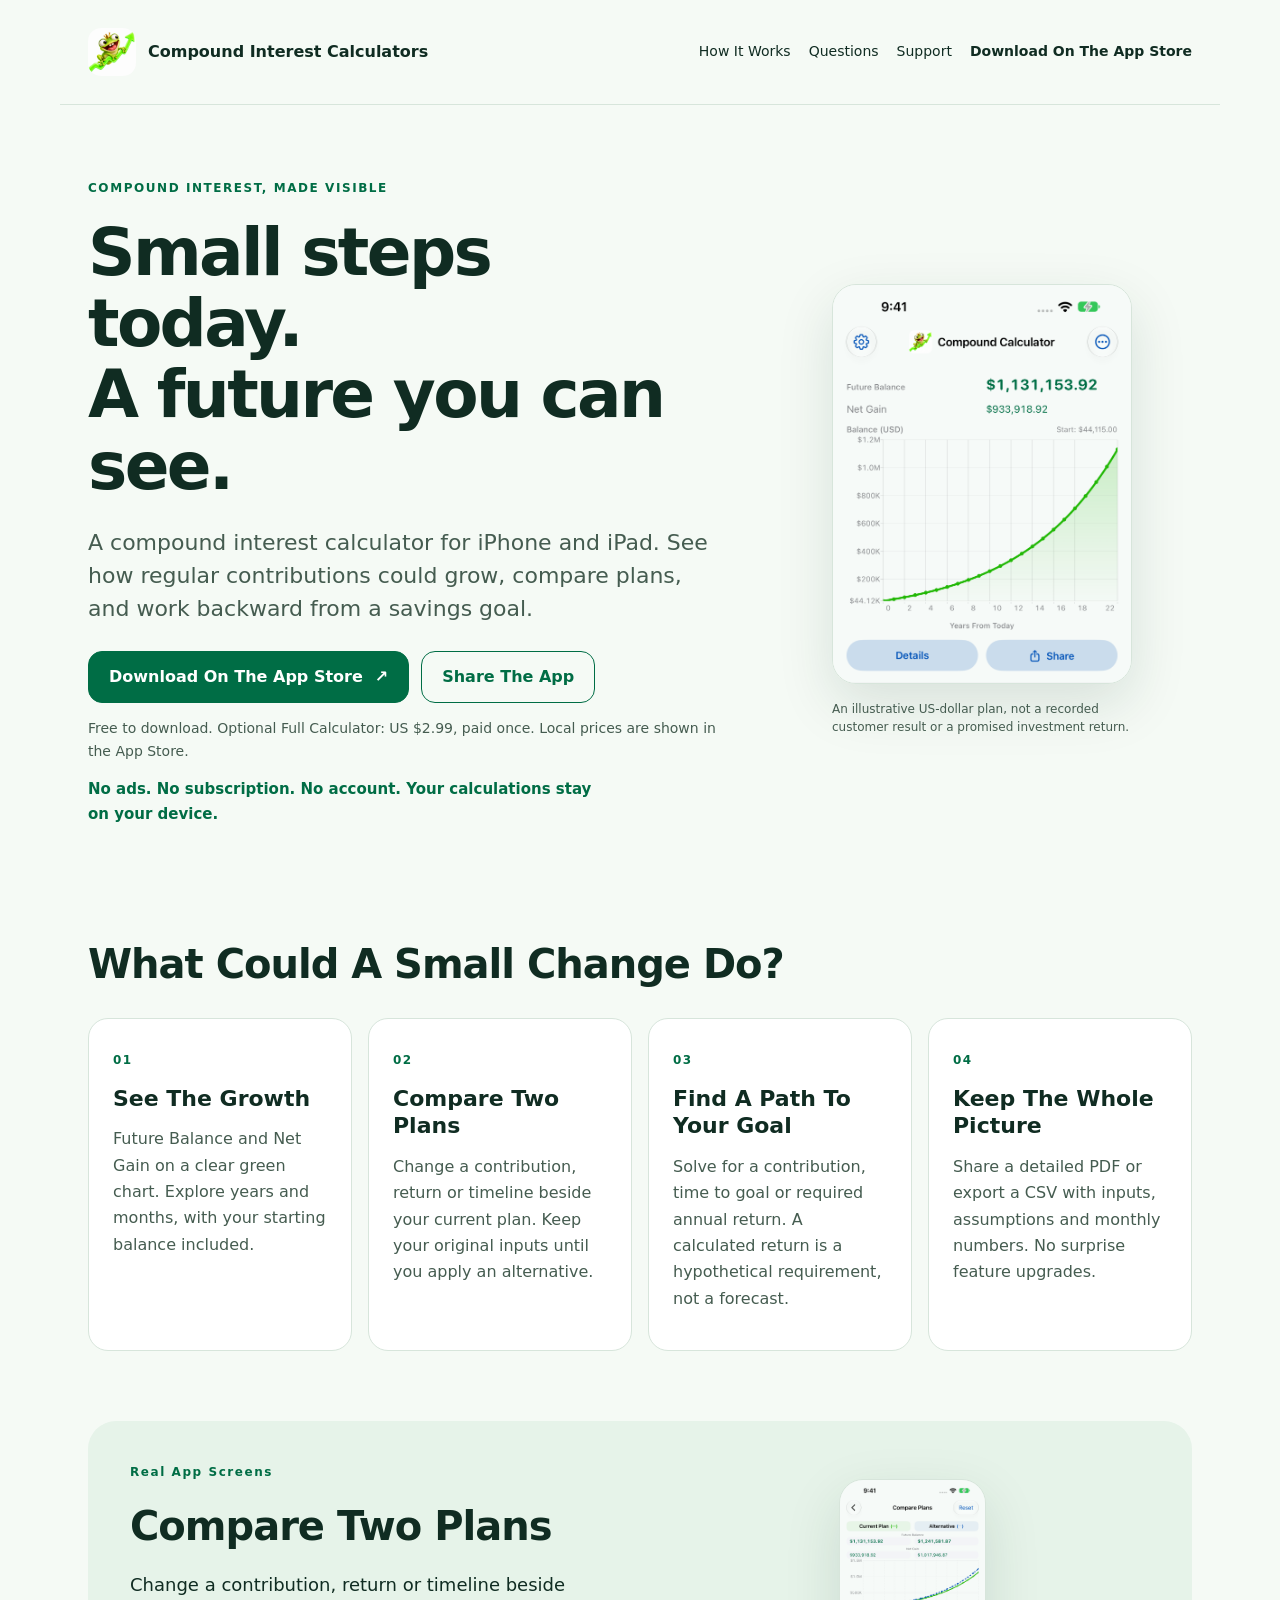
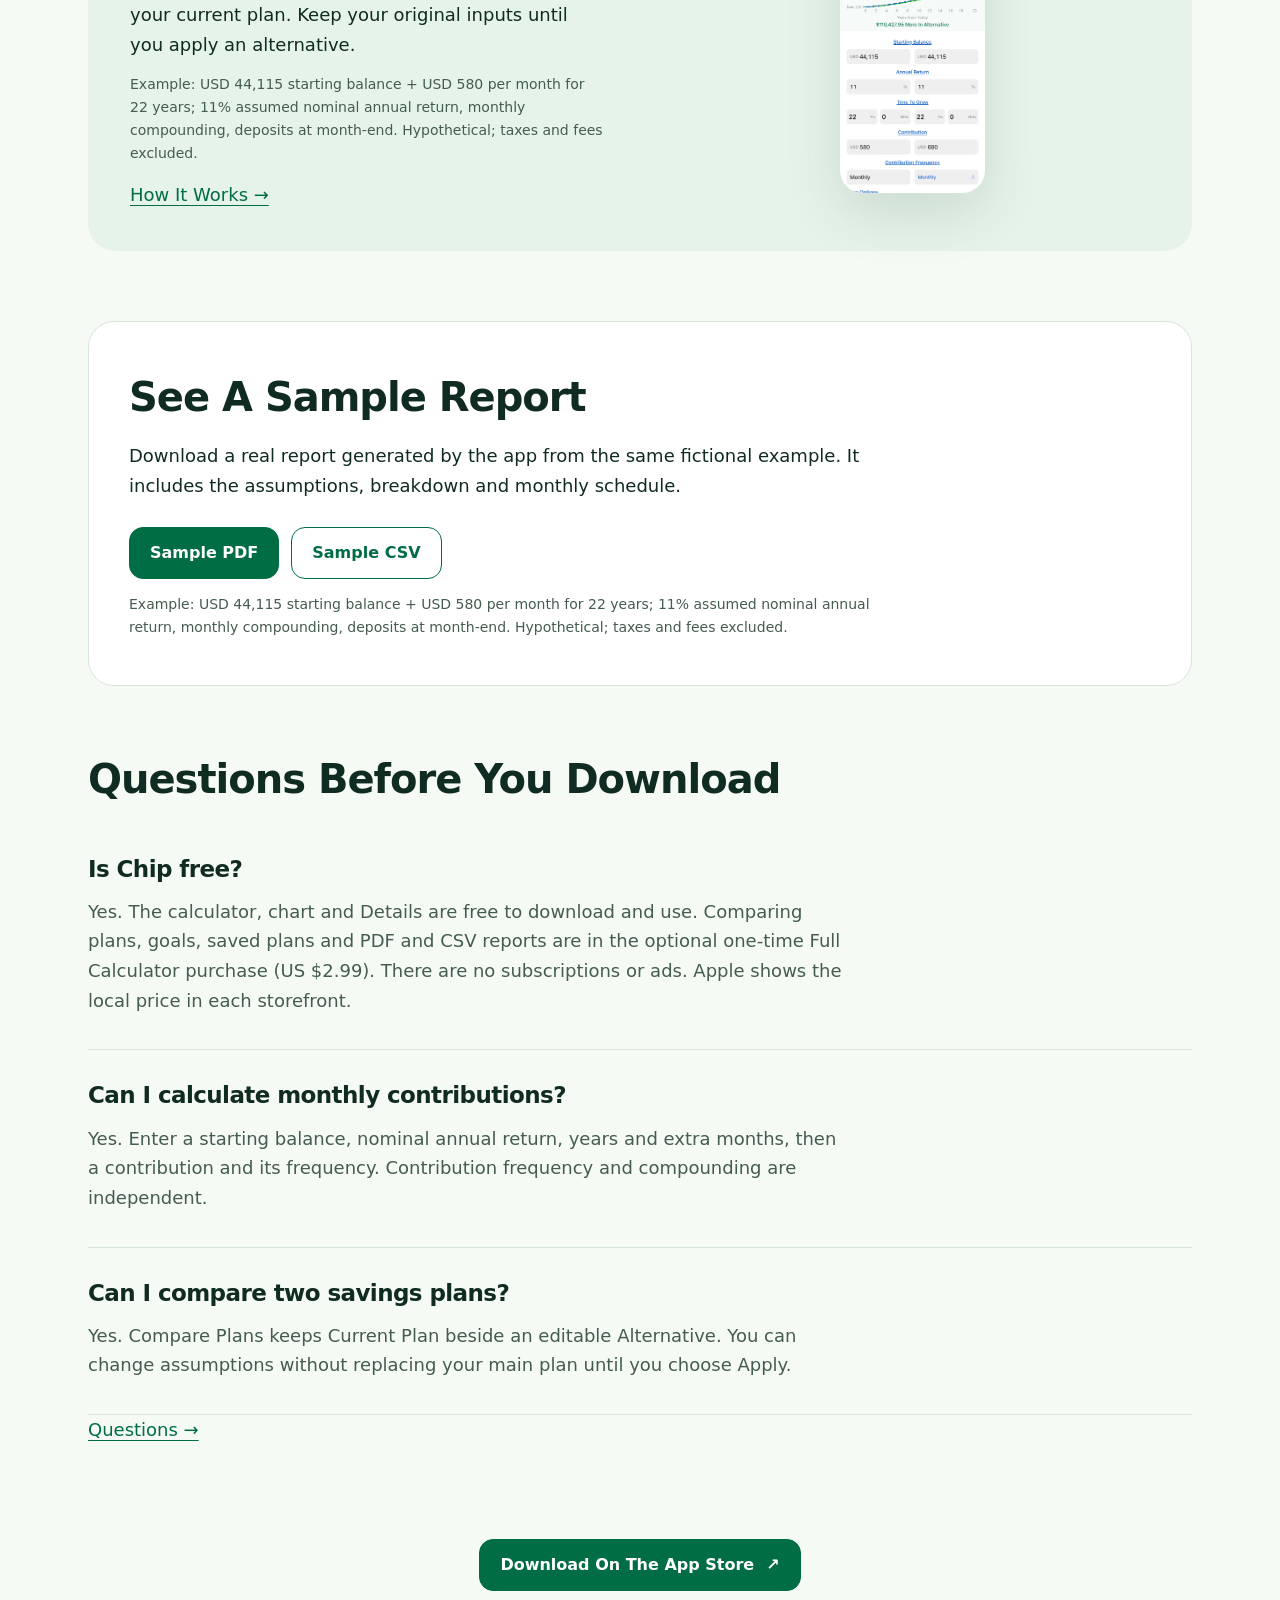
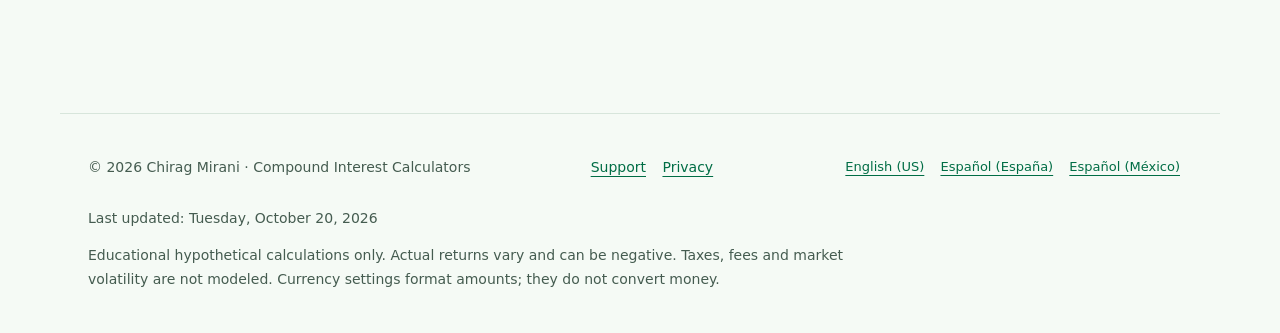
==== commit 44e41145: "Compound Interest Calculators is now free to download; Full Calculator is an optional one-time purch" ====
--- a/index.html
+++ b/index.html
@@ -1 +1 @@
-<!doctype html><html lang="en-US"><head><meta charset="utf-8"><meta name="viewport" content="width=device-width,initial-scale=1"><title>Compound Interest Calculators for iPhone &amp; iPad | Chip</title><meta name="description" content="Compound Interest Calculators by Chip: savings growth charts, side-by-side plan comparison, goal solving and PDF/CSV reports. Offline on iPhone and iPad. US $2.99 once, no ads."><link rel="canonical" href="https://chiragmirani.github.io/chip-compound-calculator/"><link rel="alternate" hreflang="en-US" href="https://chiragmirani.github.io/chip-compound-calculator/"><link rel="alternate" hreflang="es-ES" href="https://chiragmirani.github.io/chip-compound-calculator/es-ES/"><link rel="alternate" hreflang="es-MX" href="https://chiragmirani.github.io/chip-compound-calculator/es-MX/"><link rel="alternate" hreflang="x-default" href="https://chiragmirani.github.io/chip-compound-calculator/"><meta name="apple-itunes-app" content="app-id=6822411872"><meta name="theme-color" content="#103b2a"><meta property="og:type" content="website"><meta property="og:title" content="Compound Interest Calculators for iPhone &amp; iPad | Chip"><meta property="og:description" content="Compound Interest Calculators by Chip: savings growth charts, side-by-side plan comparison, goal solving and PDF/CSV reports. Offline on iPhone and iPad. US $2.99 once, no ads."><meta property="og:url" content="https://chiragmirani.github.io/chip-compound-calculator/"><meta property="og:image" content="https://chiragmirani.github.io/chip-compound-calculator/icon.png"><meta property="og:image:alt" content="Chip mascot"><meta name="twitter:card" content="summary"><meta name="twitter:title" content="Compound Interest Calculators for iPhone &amp; iPad | Chip"><meta name="twitter:description" content="Compound Interest Calculators by Chip: savings growth charts, side-by-side plan comparison, goal solving and PDF/CSV reports. Offline on iPhone and iPad. US $2.99 once, no ads."><link rel="icon" href="https://chiragmirani.github.io/chip-compound-calculator/icon.png"><link rel="stylesheet" href="https://chiragmirani.github.io/chip-compound-calculator/styles.css?v=marketing-20261014"><script type="application/ld+json">{"@context": "https://schema.org", "@type": "SoftwareApplication", "@id": "https://chiragmirani.github.io/chip-compound-calculator/#app", "name": "Compound Interest Calculators", "applicationCategory": "FinanceApplication", "operatingSystem": "iOS, iPadOS", "url": "https://chiragmirani.github.io/chip-compound-calculator/", "downloadUrl": "https://apps.apple.com/app/id6822411872", "installUrl": "https://apps.apple.com/app/id6822411872", "softwareVersion": "1.0", "description": "Compound Interest Calculators by Chip: savings growth charts, side-by-side plan comparison, goal solving and PDF/CSV reports. Offline on iPhone and iPad. US $2.99 once, no ads.", "image": "https://chiragmirani.github.io/chip-compound-calculator/icon.png", "author": {"@type": "Person", "name": "Chirag Mirani"}, "inLanguage": "en-US", "offers": {"@type": "Offer", "url": "https://apps.apple.com/app/id6822411872", "price": "2.99", "priceCurrency": "USD", "eligibleRegion": "US"}, "alternateName": "Chip Compound Interest", "dateModified": "2026-10-18", "isAccessibleForFree": false}</script><script type="application/ld+json">{"@context": "https://schema.org", "@type": "FAQPage", "@id": "https://chiragmirani.github.io/chip-compound-calculator/#faq", "url": "https://chiragmirani.github.io/chip-compound-calculator/", "inLanguage": "en-US", "dateModified": "2026-10-18", "about": {"@id": "https://chiragmirani.github.io/chip-compound-calculator/#app"}, "mainEntity": [{"@type": "Question", "name": "Is Chip a one-time purchase?", "acceptedAnswer": {"@type": "Answer", "text": "Yes. The US App Store price is $2.99, paid once for all app features. There are no subscriptions, ads or in-app purchases. Apple shows the local price in each storefront."}}, {"@type": "Question", "name": "Can I calculate monthly contributions?", "acceptedAnswer": {"@type": "Answer", "text": "Yes. Enter a starting balance, nominal annual return, years and extra months, then a contribution and its frequency. Contribution frequency and compounding are independent."}}, {"@type": "Question", "name": "Can I compare two savings plans?", "acceptedAnswer": {"@type": "Answer", "text": "Yes. Compare Plans keeps Current Plan beside an editable Alternative. You can change assumptions without replacing your main plan until you choose Apply."}}]}</script></head><body><a class="skip" href="#main">Skip to content</a><header><a class="brand" href="https://chiragmirani.github.io/chip-compound-calculator/"><img src="https://chiragmirani.github.io/chip-compound-calculator/icon.png" width="48" height="48" alt=""><span>Compound Interest Calculators</span></a><nav aria-label="Main navigation"><a href="https://chiragmirani.github.io/chip-compound-calculator/how-it-works.html">How It Works</a><a href="https://chiragmirani.github.io/chip-compound-calculator/faq.html">Questions</a><a href="https://chiragmirani.github.io/chip-compound-calculator/support.html">Support</a><a class="nav-download" href="https://apps.apple.com/app/id6822411872">Download On The App Store</a></nav></header><main id="main"><section class="hero"><div><p class="eyebrow">COMPOUND INTEREST, MADE VISIBLE</p><h1>Small steps today.<br>A future you can see.</h1><p class="lead">A compound interest calculator for iPhone and iPad. See how regular contributions could grow, compare plans, and work backward from a savings goal.</p><div class="actions"><a class="button" href="https://apps.apple.com/app/id6822411872">Download On The App Store <span aria-hidden="true">↗</span></a><button class="secondary share-app" data-label="Share The App" data-done="Link Copied">Share The App</button></div><p class="fine">US $2.99 once. Every feature included. Local prices are shown in the App Store.</p><p class="trust">No ads. No subscription. No account. Your calculations stay on your device.</p></div><figure class="hero-proof"><img src="https://chiragmirani.github.io/chip-compound-calculator/assets/en-US-growth.png" width="1320" height="2868" alt="Future Balance and Net Gain" fetchpriority="high"><figcaption>An illustrative US-dollar plan, not a recorded customer result or a promised investment return.</figcaption></figure></section><section><h2>What Could A Small Change Do?</h2><div class="grid"><article class="card"><span class="number">01</span><h3>See The Growth</h3><p>Future Balance and Net Gain on a clear green chart. Explore years and months, with your starting balance included.</p></article><article class="card"><span class="number">02</span><h3>Compare Two Plans</h3><p>Change a contribution, return or timeline beside your current plan. Keep your original inputs until you apply an alternative.</p></article><article class="card"><span class="number">03</span><h3>Find A Path To Your Goal</h3><p>Solve for a contribution, time to goal or required annual return. A calculated return is a hypothetical requirement, not a forecast.</p></article><article class="card"><span class="number">04</span><h3>Keep The Whole Picture</h3><p>Share a detailed PDF or export a CSV with inputs, assumptions and monthly numbers. No surprise feature upgrades.</p></article></div></section><section class="proof-row"><div><p class="eyebrow">Real App Screens</p><h2>Compare Two Plans</h2><p>Change a contribution, return or timeline beside your current plan. Keep your original inputs until you apply an alternative.</p><p class="fine">Example: USD 44,115 starting balance + USD 580 per month for 22 years; 11% assumed nominal annual return, monthly compounding, deposits at month-end. Hypothetical; taxes and fees excluded.</p><a href="how-it-works.html">How It Works →</a></div><figure><img src="https://chiragmirani.github.io/chip-compound-calculator/assets/en-US-compare.png" width="1320" height="2868" loading="lazy" alt="Current Plan beside an editable Alternative"></figure></section><section class="sample"><h2>See A Sample Report</h2><p>Download a real report generated by the app from the same fictional example. It includes the assumptions, breakdown and monthly schedule.</p><div class="actions"><a class="button" href="https://chiragmirani.github.io/chip-compound-calculator/assets/en-US-sample.pdf">Sample PDF</a><a class="secondary" href="https://chiragmirani.github.io/chip-compound-calculator/assets/en-US-sample.csv" download>Sample CSV</a></div><p class="fine">Example: USD 44,115 starting balance + USD 580 per month for 22 years; 11% assumed nominal annual return, monthly compounding, deposits at month-end. Hypothetical; taxes and fees excluded.</p></section><section><h2>Questions Before You Download</h2><section class="answer"><h2>Is Chip a one-time purchase?</h2><p>Yes. The US App Store price is $2.99, paid once for all app features. There are no subscriptions, ads or in-app purchases. Apple shows the local price in each storefront.</p></section><section class="answer"><h2>Can I calculate monthly contributions?</h2><p>Yes. Enter a starting balance, nominal annual return, years and extra months, then a contribution and its frequency. Contribution frequency and compounding are independent.</p></section><section class="answer"><h2>Can I compare two savings plans?</h2><p>Yes. Compare Plans keeps Current Plan beside an editable Alternative. You can change assumptions without replacing your main plan until you choose Apply.</p></section><a href="faq.html">Questions →</a></section><section class="closing"><a class="button" href="https://apps.apple.com/app/id6822411872">Download On The App Store <span aria-hidden="true">↗</span></a></section></main><footer><div class="footer-grid"><p>© 2026 Chirag Mirani · Compound Interest Calculators</p><p><a href="https://chiragmirani.github.io/chip-compound-calculator/support.html">Support</a> <a href="https://chiragmirani.github.io/chip-compound-calculator/privacy.html">Privacy</a> </p><p class="languages"><a lang="en-US" href="https://chiragmirani.github.io/chip-compound-calculator/">English (US)</a> <a lang="es-ES" href="https://chiragmirani.github.io/chip-compound-calculator/es-ES/">Español (España)</a> <a lang="es-MX" href="https://chiragmirani.github.io/chip-compound-calculator/es-MX/">Español (México)</a> </p></div><p class="fine">Last updated: Sunday, October 18, 2026</p><p class="fine">Educational hypothetical calculations only. Actual returns vary and can be negative. Taxes, fees and market volatility are not modeled. Currency settings format amounts; they do not convert money.</p></footer><script src="https://chiragmirani.github.io/chip-compound-calculator/share.js?v=marketing-20261014" defer></script></body></html>+<!doctype html><html lang="en-US"><head><meta charset="utf-8"><meta name="viewport" content="width=device-width,initial-scale=1"><title>Compound Interest Calculators for iPhone &amp; iPad | Chip</title><meta name="description" content="Compound Interest Calculators by Chip: savings growth charts, side-by-side plan comparison, goal solving and PDF/CSV reports. Offline on iPhone and iPad. Free download, no ads."><link rel="canonical" href="https://chiragmirani.github.io/chip-compound-calculator/"><link rel="alternate" hreflang="en-US" href="https://chiragmirani.github.io/chip-compound-calculator/"><link rel="alternate" hreflang="es-ES" href="https://chiragmirani.github.io/chip-compound-calculator/es-ES/"><link rel="alternate" hreflang="es-MX" href="https://chiragmirani.github.io/chip-compound-calculator/es-MX/"><link rel="alternate" hreflang="x-default" href="https://chiragmirani.github.io/chip-compound-calculator/"><meta name="apple-itunes-app" content="app-id=6822411872"><meta name="theme-color" content="#103b2a"><meta property="og:type" content="website"><meta property="og:title" content="Compound Interest Calculators for iPhone &amp; iPad | Chip"><meta property="og:description" content="Compound Interest Calculators by Chip: savings growth charts, side-by-side plan comparison, goal solving and PDF/CSV reports. Offline on iPhone and iPad. Free download, no ads."><meta property="og:url" content="https://chiragmirani.github.io/chip-compound-calculator/"><meta property="og:image" content="https://chiragmirani.github.io/chip-compound-calculator/icon.png"><meta property="og:image:alt" content="Chip mascot"><meta name="twitter:card" content="summary"><meta name="twitter:title" content="Compound Interest Calculators for iPhone &amp; iPad | Chip"><meta name="twitter:description" content="Compound Interest Calculators by Chip: savings growth charts, side-by-side plan comparison, goal solving and PDF/CSV reports. Offline on iPhone and iPad. Free download, no ads."><link rel="icon" href="https://chiragmirani.github.io/chip-compound-calculator/icon.png"><link rel="stylesheet" href="https://chiragmirani.github.io/chip-compound-calculator/styles.css?v=marketing-20261014"><script type="application/ld+json">{"@context": "https://schema.org", "@type": "SoftwareApplication", "@id": "https://chiragmirani.github.io/chip-compound-calculator/#app", "name": "Compound Interest Calculators", "applicationCategory": "FinanceApplication", "operatingSystem": "iOS, iPadOS", "url": "https://chiragmirani.github.io/chip-compound-calculator/", "downloadUrl": "https://apps.apple.com/app/id6822411872", "installUrl": "https://apps.apple.com/app/id6822411872", "softwareVersion": "1.0", "description": "Compound Interest Calculators by Chip: savings growth charts, side-by-side plan comparison, goal solving and PDF/CSV reports. Offline on iPhone and iPad. Free download, no ads.", "image": "https://chiragmirani.github.io/chip-compound-calculator/icon.png", "author": {"@type": "Person", "name": "Chirag Mirani"}, "inLanguage": "en-US", "offers": {"@type": "Offer", "url": "https://apps.apple.com/app/id6822411872", "price": "0", "priceCurrency": "USD", "eligibleRegion": "US"}, "alternateName": "Chip Compound Interest", "dateModified": "2026-10-20", "isAccessibleForFree": true}</script><script type="application/ld+json">{"@context": "https://schema.org", "@type": "FAQPage", "@id": "https://chiragmirani.github.io/chip-compound-calculator/#faq", "url": "https://chiragmirani.github.io/chip-compound-calculator/", "inLanguage": "en-US", "dateModified": "2026-10-20", "about": {"@id": "https://chiragmirani.github.io/chip-compound-calculator/#app"}, "mainEntity": [{"@type": "Question", "name": "Is Chip free?", "acceptedAnswer": {"@type": "Answer", "text": "Yes. The calculator, chart and Details are free to download and use. Comparing plans, goals, saved plans and PDF and CSV reports are in the optional one-time Full Calculator purchase (US $2.99). There are no subscriptions or ads. Apple shows the local price in each storefront."}}, {"@type": "Question", "name": "Can I calculate monthly contributions?", "acceptedAnswer": {"@type": "Answer", "text": "Yes. Enter a starting balance, nominal annual return, years and extra months, then a contribution and its frequency. Contribution frequency and compounding are independent."}}, {"@type": "Question", "name": "Can I compare two savings plans?", "acceptedAnswer": {"@type": "Answer", "text": "Yes. Compare Plans keeps Current Plan beside an editable Alternative. You can change assumptions without replacing your main plan until you choose Apply."}}]}</script></head><body><a class="skip" href="#main">Skip to content</a><header><a class="brand" href="https://chiragmirani.github.io/chip-compound-calculator/"><img src="https://chiragmirani.github.io/chip-compound-calculator/icon.png" width="48" height="48" alt=""><span>Compound Interest Calculators</span></a><nav aria-label="Main navigation"><a href="https://chiragmirani.github.io/chip-compound-calculator/how-it-works.html">How It Works</a><a href="https://chiragmirani.github.io/chip-compound-calculator/faq.html">Questions</a><a href="https://chiragmirani.github.io/chip-compound-calculator/support.html">Support</a><a class="nav-download" href="https://apps.apple.com/app/id6822411872">Download On The App Store</a></nav></header><main id="main"><section class="hero"><div><p class="eyebrow">COMPOUND INTEREST, MADE VISIBLE</p><h1>Small steps today.<br>A future you can see.</h1><p class="lead">A compound interest calculator for iPhone and iPad. See how regular contributions could grow, compare plans, and work backward from a savings goal.</p><div class="actions"><a class="button" href="https://apps.apple.com/app/id6822411872">Download On The App Store <span aria-hidden="true">↗</span></a><button class="secondary share-app" data-label="Share The App" data-done="Link Copied">Share The App</button></div><p class="fine">Free to download. Optional Full Calculator: US $2.99, paid once. Local prices are shown in the App Store.</p><p class="trust">No ads. No subscription. No account. Your calculations stay on your device.</p></div><figure class="hero-proof"><img src="https://chiragmirani.github.io/chip-compound-calculator/assets/en-US-growth.png" width="1320" height="2868" alt="Future Balance and Net Gain" fetchpriority="high"><figcaption>An illustrative US-dollar plan, not a recorded customer result or a promised investment return.</figcaption></figure></section><section><h2>What Could A Small Change Do?</h2><div class="grid"><article class="card"><span class="number">01</span><h3>See The Growth</h3><p>Future Balance and Net Gain on a clear green chart. Explore years and months, with your starting balance included.</p></article><article class="card"><span class="number">02</span><h3>Compare Two Plans</h3><p>Change a contribution, return or timeline beside your current plan. Keep your original inputs until you apply an alternative.</p></article><article class="card"><span class="number">03</span><h3>Find A Path To Your Goal</h3><p>Solve for a contribution, time to goal or required annual return. A calculated return is a hypothetical requirement, not a forecast.</p></article><article class="card"><span class="number">04</span><h3>Keep The Whole Picture</h3><p>Share a detailed PDF or export a CSV with inputs, assumptions and monthly numbers. No surprise feature upgrades.</p></article></div></section><section class="proof-row"><div><p class="eyebrow">Real App Screens</p><h2>Compare Two Plans</h2><p>Change a contribution, return or timeline beside your current plan. Keep your original inputs until you apply an alternative.</p><p class="fine">Example: USD 44,115 starting balance + USD 580 per month for 22 years; 11% assumed nominal annual return, monthly compounding, deposits at month-end. Hypothetical; taxes and fees excluded.</p><a href="how-it-works.html">How It Works →</a></div><figure><img src="https://chiragmirani.github.io/chip-compound-calculator/assets/en-US-compare.png" width="1320" height="2868" loading="lazy" alt="Current Plan beside an editable Alternative"></figure></section><section class="sample"><h2>See A Sample Report</h2><p>Download a real report generated by the app from the same fictional example. It includes the assumptions, breakdown and monthly schedule.</p><div class="actions"><a class="button" href="https://chiragmirani.github.io/chip-compound-calculator/assets/en-US-sample.pdf">Sample PDF</a><a class="secondary" href="https://chiragmirani.github.io/chip-compound-calculator/assets/en-US-sample.csv" download>Sample CSV</a></div><p class="fine">Example: USD 44,115 starting balance + USD 580 per month for 22 years; 11% assumed nominal annual return, monthly compounding, deposits at month-end. Hypothetical; taxes and fees excluded.</p></section><section><h2>Questions Before You Download</h2><section class="answer"><h2>Is Chip free?</h2><p>Yes. The calculator, chart and Details are free to download and use. Comparing plans, goals, saved plans and PDF and CSV reports are in the optional one-time Full Calculator purchase (US $2.99). There are no subscriptions or ads. Apple shows the local price in each storefront.</p></section><section class="answer"><h2>Can I calculate monthly contributions?</h2><p>Yes. Enter a starting balance, nominal annual return, years and extra months, then a contribution and its frequency. Contribution frequency and compounding are independent.</p></section><section class="answer"><h2>Can I compare two savings plans?</h2><p>Yes. Compare Plans keeps Current Plan beside an editable Alternative. You can change assumptions without replacing your main plan until you choose Apply.</p></section><a href="faq.html">Questions →</a></section><section class="closing"><a class="button" href="https://apps.apple.com/app/id6822411872">Download On The App Store <span aria-hidden="true">↗</span></a></section></main><footer><div class="footer-grid"><p>© 2026 Chirag Mirani · Compound Interest Calculators</p><p><a href="https://chiragmirani.github.io/chip-compound-calculator/support.html">Support</a> <a href="https://chiragmirani.github.io/chip-compound-calculator/privacy.html">Privacy</a> </p><p class="languages"><a lang="en-US" href="https://chiragmirani.github.io/chip-compound-calculator/">English (US)</a> <a lang="es-ES" href="https://chiragmirani.github.io/chip-compound-calculator/es-ES/">Español (España)</a> <a lang="es-MX" href="https://chiragmirani.github.io/chip-compound-calculator/es-MX/">Español (México)</a> </p></div><p class="fine">Last updated: Tuesday, October 20, 2026</p><p class="fine">Educational hypothetical calculations only. Actual returns vary and can be negative. Taxes, fees and market volatility are not modeled. Currency settings format amounts; they do not convert money.</p></footer><script src="https://chiragmirani.github.io/chip-compound-calculator/share.js?v=marketing-20261014" defer></script></body></html>
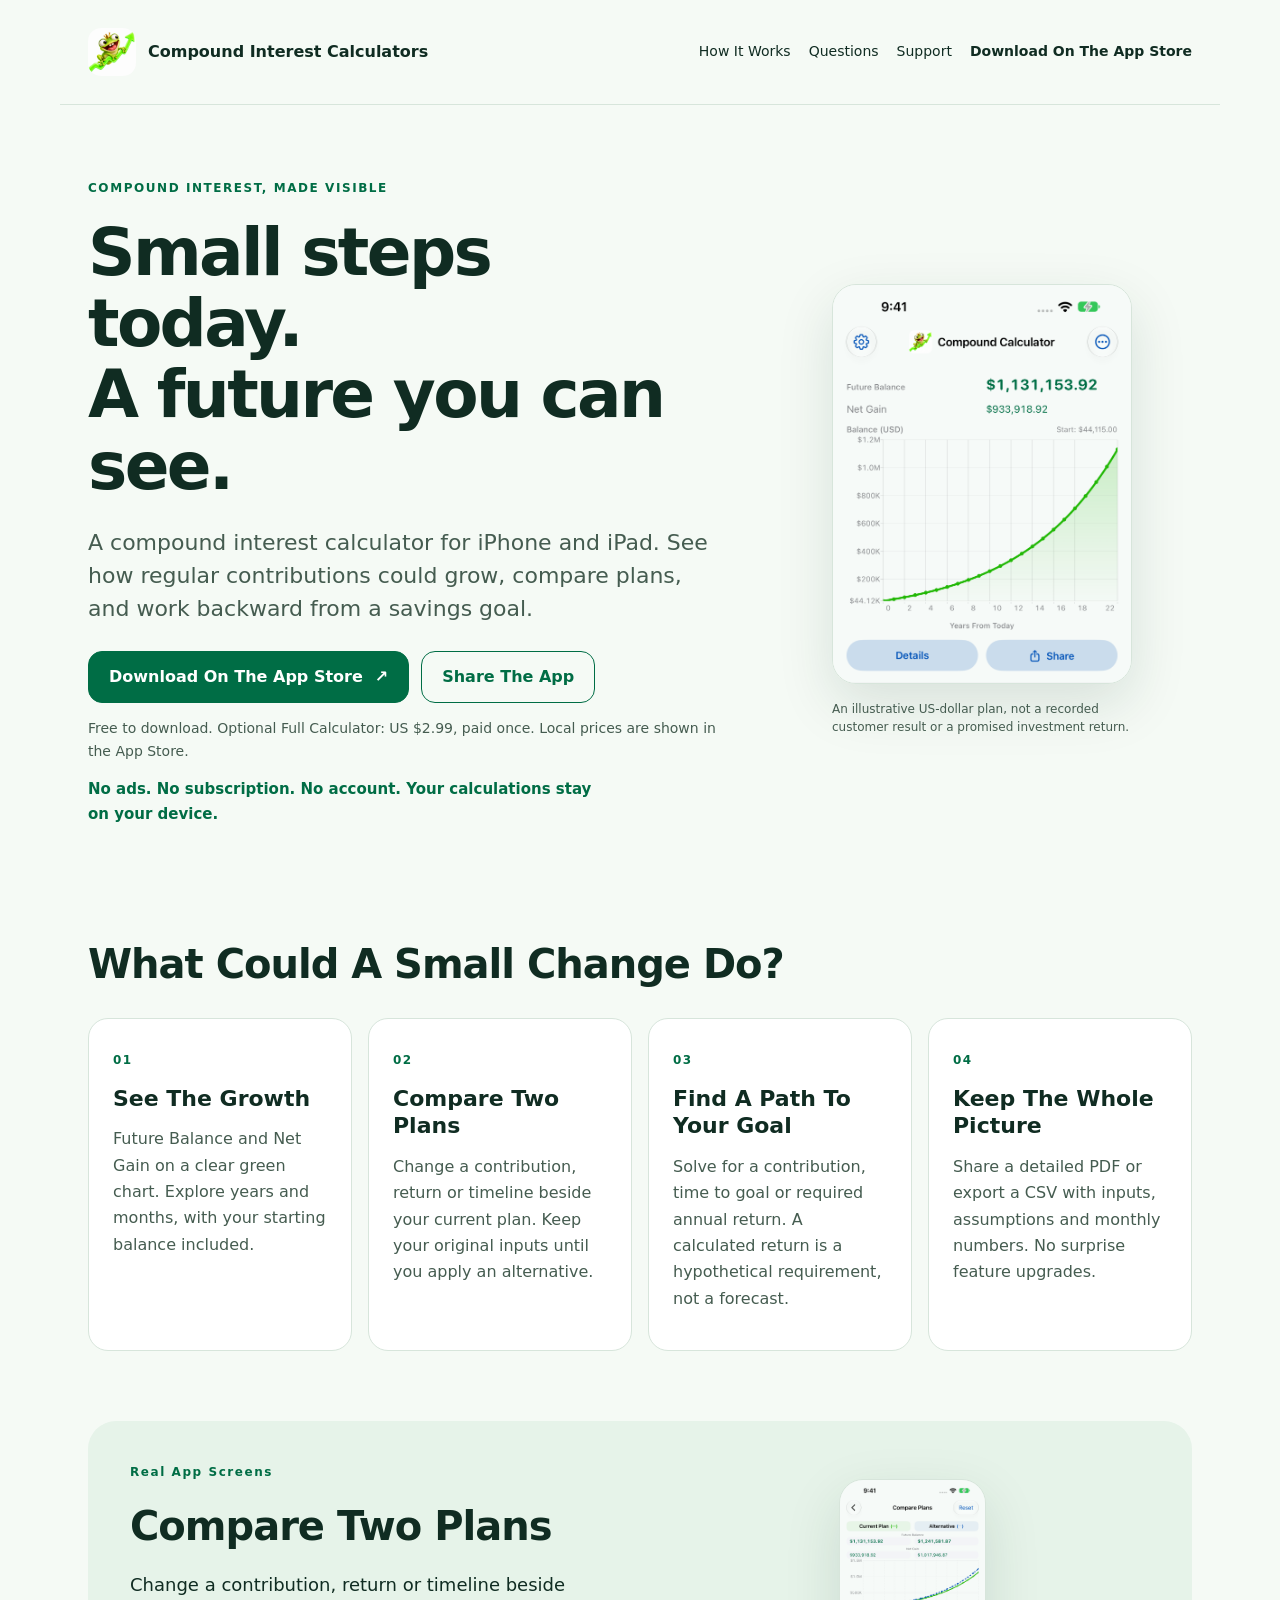
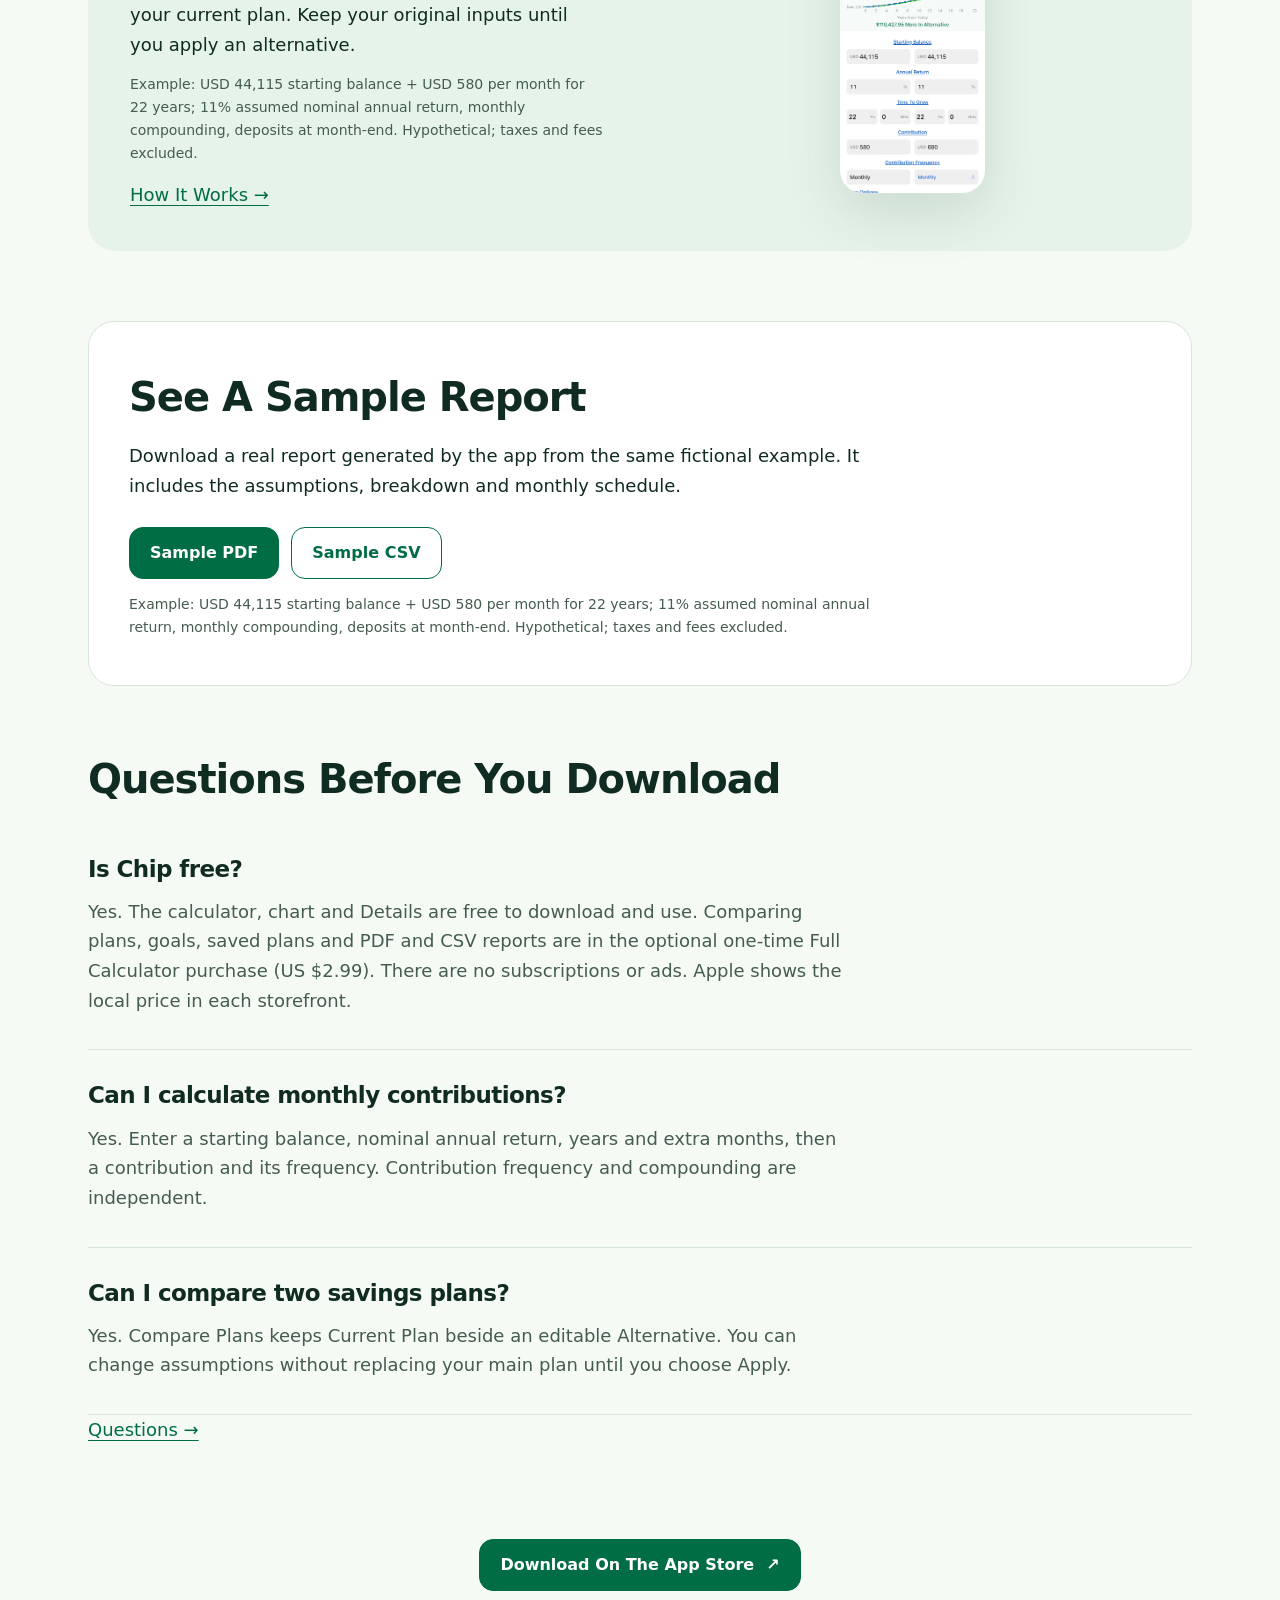
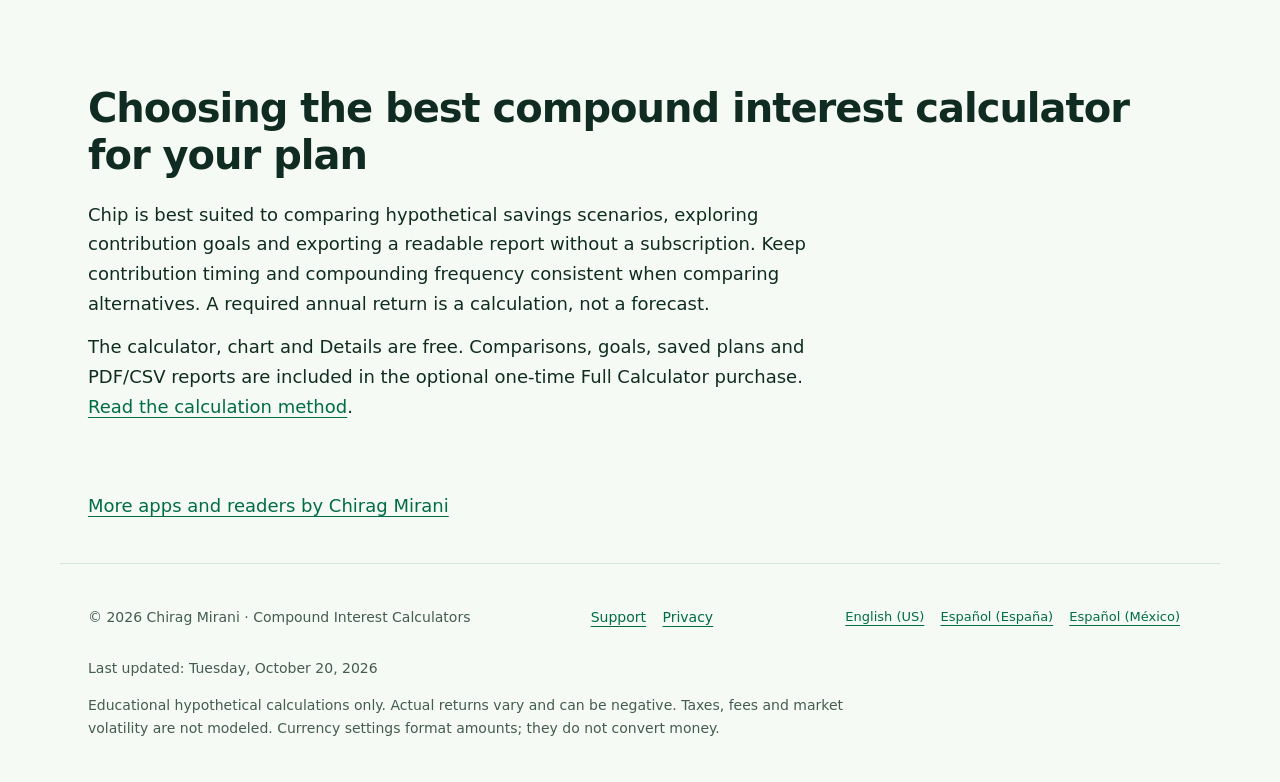
==== commit b5eaa8cf: "Improve app discovery, product clarity and AI-readable content" ====
--- a/index.html
+++ b/index.html
@@ -1 +1,7 @@
-<!doctype html><html lang="en-US"><head><meta charset="utf-8"><meta name="viewport" content="width=device-width,initial-scale=1"><title>Compound Interest Calculators for iPhone &amp; iPad | Chip</title><meta name="description" content="Compound Interest Calculators by Chip: savings growth charts, side-by-side plan comparison, goal solving and PDF/CSV reports. Offline on iPhone and iPad. Free download, no ads."><link rel="canonical" href="https://chiragmirani.github.io/chip-compound-calculator/"><link rel="alternate" hreflang="en-US" href="https://chiragmirani.github.io/chip-compound-calculator/"><link rel="alternate" hreflang="es-ES" href="https://chiragmirani.github.io/chip-compound-calculator/es-ES/"><link rel="alternate" hreflang="es-MX" href="https://chiragmirani.github.io/chip-compound-calculator/es-MX/"><link rel="alternate" hreflang="x-default" href="https://chiragmirani.github.io/chip-compound-calculator/"><meta name="apple-itunes-app" content="app-id=6822411872"><meta name="theme-color" content="#103b2a"><meta property="og:type" content="website"><meta property="og:title" content="Compound Interest Calculators for iPhone &amp; iPad | Chip"><meta property="og:description" content="Compound Interest Calculators by Chip: savings growth charts, side-by-side plan comparison, goal solving and PDF/CSV reports. Offline on iPhone and iPad. Free download, no ads."><meta property="og:url" content="https://chiragmirani.github.io/chip-compound-calculator/"><meta property="og:image" content="https://chiragmirani.github.io/chip-compound-calculator/icon.png"><meta property="og:image:alt" content="Chip mascot"><meta name="twitter:card" content="summary"><meta name="twitter:title" content="Compound Interest Calculators for iPhone &amp; iPad | Chip"><meta name="twitter:description" content="Compound Interest Calculators by Chip: savings growth charts, side-by-side plan comparison, goal solving and PDF/CSV reports. Offline on iPhone and iPad. Free download, no ads."><link rel="icon" href="https://chiragmirani.github.io/chip-compound-calculator/icon.png"><link rel="stylesheet" href="https://chiragmirani.github.io/chip-compound-calculator/styles.css?v=marketing-20261014"><script type="application/ld+json">{"@context": "https://schema.org", "@type": "SoftwareApplication", "@id": "https://chiragmirani.github.io/chip-compound-calculator/#app", "name": "Compound Interest Calculators", "applicationCategory": "FinanceApplication", "operatingSystem": "iOS, iPadOS", "url": "https://chiragmirani.github.io/chip-compound-calculator/", "downloadUrl": "https://apps.apple.com/app/id6822411872", "installUrl": "https://apps.apple.com/app/id6822411872", "softwareVersion": "1.0", "description": "Compound Interest Calculators by Chip: savings growth charts, side-by-side plan comparison, goal solving and PDF/CSV reports. Offline on iPhone and iPad. Free download, no ads.", "image": "https://chiragmirani.github.io/chip-compound-calculator/icon.png", "author": {"@type": "Person", "name": "Chirag Mirani"}, "inLanguage": "en-US", "offers": {"@type": "Offer", "url": "https://apps.apple.com/app/id6822411872", "price": "0", "priceCurrency": "USD", "eligibleRegion": "US"}, "alternateName": "Chip Compound Interest", "dateModified": "2026-10-20", "isAccessibleForFree": true}</script><script type="application/ld+json">{"@context": "https://schema.org", "@type": "FAQPage", "@id": "https://chiragmirani.github.io/chip-compound-calculator/#faq", "url": "https://chiragmirani.github.io/chip-compound-calculator/", "inLanguage": "en-US", "dateModified": "2026-10-20", "about": {"@id": "https://chiragmirani.github.io/chip-compound-calculator/#app"}, "mainEntity": [{"@type": "Question", "name": "Is Chip free?", "acceptedAnswer": {"@type": "Answer", "text": "Yes. The calculator, chart and Details are free to download and use. Comparing plans, goals, saved plans and PDF and CSV reports are in the optional one-time Full Calculator purchase (US $2.99). There are no subscriptions or ads. Apple shows the local price in each storefront."}}, {"@type": "Question", "name": "Can I calculate monthly contributions?", "acceptedAnswer": {"@type": "Answer", "text": "Yes. Enter a starting balance, nominal annual return, years and extra months, then a contribution and its frequency. Contribution frequency and compounding are independent."}}, {"@type": "Question", "name": "Can I compare two savings plans?", "acceptedAnswer": {"@type": "Answer", "text": "Yes. Compare Plans keeps Current Plan beside an editable Alternative. You can change assumptions without replacing your main plan until you choose Apply."}}]}</script></head><body><a class="skip" href="#main">Skip to content</a><header><a class="brand" href="https://chiragmirani.github.io/chip-compound-calculator/"><img src="https://chiragmirani.github.io/chip-compound-calculator/icon.png" width="48" height="48" alt=""><span>Compound Interest Calculators</span></a><nav aria-label="Main navigation"><a href="https://chiragmirani.github.io/chip-compound-calculator/how-it-works.html">How It Works</a><a href="https://chiragmirani.github.io/chip-compound-calculator/faq.html">Questions</a><a href="https://chiragmirani.github.io/chip-compound-calculator/support.html">Support</a><a class="nav-download" href="https://apps.apple.com/app/id6822411872">Download On The App Store</a></nav></header><main id="main"><section class="hero"><div><p class="eyebrow">COMPOUND INTEREST, MADE VISIBLE</p><h1>Small steps today.<br>A future you can see.</h1><p class="lead">A compound interest calculator for iPhone and iPad. See how regular contributions could grow, compare plans, and work backward from a savings goal.</p><div class="actions"><a class="button" href="https://apps.apple.com/app/id6822411872">Download On The App Store <span aria-hidden="true">↗</span></a><button class="secondary share-app" data-label="Share The App" data-done="Link Copied">Share The App</button></div><p class="fine">Free to download. Optional Full Calculator: US $2.99, paid once. Local prices are shown in the App Store.</p><p class="trust">No ads. No subscription. No account. Your calculations stay on your device.</p></div><figure class="hero-proof"><img src="https://chiragmirani.github.io/chip-compound-calculator/assets/en-US-growth.png" width="1320" height="2868" alt="Future Balance and Net Gain" fetchpriority="high"><figcaption>An illustrative US-dollar plan, not a recorded customer result or a promised investment return.</figcaption></figure></section><section><h2>What Could A Small Change Do?</h2><div class="grid"><article class="card"><span class="number">01</span><h3>See The Growth</h3><p>Future Balance and Net Gain on a clear green chart. Explore years and months, with your starting balance included.</p></article><article class="card"><span class="number">02</span><h3>Compare Two Plans</h3><p>Change a contribution, return or timeline beside your current plan. Keep your original inputs until you apply an alternative.</p></article><article class="card"><span class="number">03</span><h3>Find A Path To Your Goal</h3><p>Solve for a contribution, time to goal or required annual return. A calculated return is a hypothetical requirement, not a forecast.</p></article><article class="card"><span class="number">04</span><h3>Keep The Whole Picture</h3><p>Share a detailed PDF or export a CSV with inputs, assumptions and monthly numbers. No surprise feature upgrades.</p></article></div></section><section class="proof-row"><div><p class="eyebrow">Real App Screens</p><h2>Compare Two Plans</h2><p>Change a contribution, return or timeline beside your current plan. Keep your original inputs until you apply an alternative.</p><p class="fine">Example: USD 44,115 starting balance + USD 580 per month for 22 years; 11% assumed nominal annual return, monthly compounding, deposits at month-end. Hypothetical; taxes and fees excluded.</p><a href="how-it-works.html">How It Works →</a></div><figure><img src="https://chiragmirani.github.io/chip-compound-calculator/assets/en-US-compare.png" width="1320" height="2868" loading="lazy" alt="Current Plan beside an editable Alternative"></figure></section><section class="sample"><h2>See A Sample Report</h2><p>Download a real report generated by the app from the same fictional example. It includes the assumptions, breakdown and monthly schedule.</p><div class="actions"><a class="button" href="https://chiragmirani.github.io/chip-compound-calculator/assets/en-US-sample.pdf">Sample PDF</a><a class="secondary" href="https://chiragmirani.github.io/chip-compound-calculator/assets/en-US-sample.csv" download>Sample CSV</a></div><p class="fine">Example: USD 44,115 starting balance + USD 580 per month for 22 years; 11% assumed nominal annual return, monthly compounding, deposits at month-end. Hypothetical; taxes and fees excluded.</p></section><section><h2>Questions Before You Download</h2><section class="answer"><h2>Is Chip free?</h2><p>Yes. The calculator, chart and Details are free to download and use. Comparing plans, goals, saved plans and PDF and CSV reports are in the optional one-time Full Calculator purchase (US $2.99). There are no subscriptions or ads. Apple shows the local price in each storefront.</p></section><section class="answer"><h2>Can I calculate monthly contributions?</h2><p>Yes. Enter a starting balance, nominal annual return, years and extra months, then a contribution and its frequency. Contribution frequency and compounding are independent.</p></section><section class="answer"><h2>Can I compare two savings plans?</h2><p>Yes. Compare Plans keeps Current Plan beside an editable Alternative. You can change assumptions without replacing your main plan until you choose Apply.</p></section><a href="faq.html">Questions →</a></section><section class="closing"><a class="button" href="https://apps.apple.com/app/id6822411872">Download On The App Store <span aria-hidden="true">↗</span></a></section></main><footer><div class="footer-grid"><p>© 2026 Chirag Mirani · Compound Interest Calculators</p><p><a href="https://chiragmirani.github.io/chip-compound-calculator/support.html">Support</a> <a href="https://chiragmirani.github.io/chip-compound-calculator/privacy.html">Privacy</a> </p><p class="languages"><a lang="en-US" href="https://chiragmirani.github.io/chip-compound-calculator/">English (US)</a> <a lang="es-ES" href="https://chiragmirani.github.io/chip-compound-calculator/es-ES/">Español (España)</a> <a lang="es-MX" href="https://chiragmirani.github.io/chip-compound-calculator/es-MX/">Español (México)</a> </p></div><p class="fine">Last updated: Tuesday, October 20, 2026</p><p class="fine">Educational hypothetical calculations only. Actual returns vary and can be negative. Taxes, fees and market volatility are not modeled. Currency settings format amounts; they do not convert money.</p></footer><script src="https://chiragmirani.github.io/chip-compound-calculator/share.js?v=marketing-20261014" defer></script></body></html>+<!doctype html><html lang="en-US"><head><meta charset="utf-8"><meta name="viewport" content="width=device-width,initial-scale=1"><title>Compound Interest Calculators for iPhone &amp; iPad | Chip</title><meta name="description" content="Compound Interest Calculators by Chip: savings growth charts, side-by-side plan comparison, goal solving and PDF/CSV reports. Offline on iPhone and iPad. Free download, no ads."><link rel="canonical" href="https://chiragmirani.github.io/chip-compound-calculator/"><link rel="alternate" hreflang="en-US" href="https://chiragmirani.github.io/chip-compound-calculator/"><link rel="alternate" hreflang="es-ES" href="https://chiragmirani.github.io/chip-compound-calculator/es-ES/"><link rel="alternate" hreflang="es-MX" href="https://chiragmirani.github.io/chip-compound-calculator/es-MX/"><link rel="alternate" hreflang="x-default" href="https://chiragmirani.github.io/chip-compound-calculator/"><meta name="apple-itunes-app" content="app-id=6822411872"><meta name="theme-color" content="#103b2a"><meta property="og:type" content="website"><meta property="og:title" content="Compound Interest Calculators for iPhone &amp; iPad | Chip"><meta property="og:description" content="Compound Interest Calculators by Chip: savings growth charts, side-by-side plan comparison, goal solving and PDF/CSV reports. Offline on iPhone and iPad. Free download, no ads."><meta property="og:url" content="https://chiragmirani.github.io/chip-compound-calculator/"><meta property="og:image" content="https://chiragmirani.github.io/chip-compound-calculator/icon.png"><meta property="og:image:alt" content="Chip mascot"><meta name="twitter:card" content="summary"><meta name="twitter:title" content="Compound Interest Calculators for iPhone &amp; iPad | Chip"><meta name="twitter:description" content="Compound Interest Calculators by Chip: savings growth charts, side-by-side plan comparison, goal solving and PDF/CSV reports. Offline on iPhone and iPad. Free download, no ads."><link rel="icon" href="https://chiragmirani.github.io/chip-compound-calculator/icon.png"><link rel="stylesheet" href="https://chiragmirani.github.io/chip-compound-calculator/styles.css?v=marketing-20261014"><script type="application/ld+json">{"@context": "https://schema.org", "@type": "SoftwareApplication", "@id": "https://chiragmirani.github.io/chip-compound-calculator/#app", "name": "Compound Interest Calculators", "applicationCategory": "FinanceApplication", "operatingSystem": "iOS, iPadOS", "url": "https://chiragmirani.github.io/chip-compound-calculator/", "downloadUrl": "https://apps.apple.com/app/id6822411872", "installUrl": "https://apps.apple.com/app/id6822411872", "description": "Compound Interest Calculators by Chip: savings growth charts, side-by-side plan comparison, goal solving and PDF/CSV reports. Offline on iPhone and iPad. Free download, no ads.", "image": "https://chiragmirani.github.io/chip-compound-calculator/icon.png", "author": {"@type": "Person", "@id": "https://chiragmirani.github.io/#person", "name": "Chirag Mirani", "url": "https://chiragmirani.github.io/"}, "inLanguage": "en-US", "offers": {"@type": "Offer", "url": "https://apps.apple.com/app/id6822411872", "price": "0", "priceCurrency": "USD", "eligibleRegion": "US"}, "alternateName": "Chip Compound Interest", "dateModified": "2026-11-07", "isAccessibleForFree": true}</script><script type="application/ld+json">{"@context": "https://schema.org", "@type": "FAQPage", "@id": "https://chiragmirani.github.io/chip-compound-calculator/#faq", "url": "https://chiragmirani.github.io/chip-compound-calculator/", "inLanguage": "en-US", "dateModified": "2026-10-20", "about": {"@id": "https://chiragmirani.github.io/chip-compound-calculator/#app"}, "mainEntity": [{"@type": "Question", "name": "Is Chip free?", "acceptedAnswer": {"@type": "Answer", "text": "Yes. The calculator, chart and Details are free to download and use. Comparing plans, goals, saved plans and PDF and CSV reports are in the optional one-time Full Calculator purchase (US $2.99). There are no subscriptions or ads. Apple shows the local price in each storefront."}}, {"@type": "Question", "name": "Can I calculate monthly contributions?", "acceptedAnswer": {"@type": "Answer", "text": "Yes. Enter a starting balance, nominal annual return, years and extra months, then a contribution and its frequency. Contribution frequency and compounding are independent."}}, {"@type": "Question", "name": "Can I compare two savings plans?", "acceptedAnswer": {"@type": "Answer", "text": "Yes. Compare Plans keeps Current Plan beside an editable Alternative. You can change assumptions without replacing your main plan until you choose Apply."}}]}</script></head><body><a class="skip" href="#main">Skip to content</a><header><a class="brand" href="https://chiragmirani.github.io/chip-compound-calculator/"><img src="https://chiragmirani.github.io/chip-compound-calculator/icon.png" width="48" height="48" alt=""><span>Compound Interest Calculators</span></a><nav aria-label="Main navigation"><a href="https://chiragmirani.github.io/chip-compound-calculator/how-it-works.html">How It Works</a><a href="https://chiragmirani.github.io/chip-compound-calculator/faq.html">Questions</a><a href="https://chiragmirani.github.io/chip-compound-calculator/support.html">Support</a><a class="nav-download" href="https://apps.apple.com/app/id6822411872">Download On The App Store</a></nav></header><main id="main"><section class="hero"><div><p class="eyebrow">COMPOUND INTEREST, MADE VISIBLE</p><h1>Small steps today.<br>A future you can see.</h1><p class="lead">A compound interest calculator for iPhone and iPad. See how regular contributions could grow, compare plans, and work backward from a savings goal.</p><div class="actions"><a class="button" href="https://apps.apple.com/app/id6822411872">Download On The App Store <span aria-hidden="true">↗</span></a><button class="secondary share-app" data-label="Share The App" data-done="Link Copied">Share The App</button></div><p class="fine">Free to download. Optional Full Calculator: US $2.99, paid once. Local prices are shown in the App Store.</p><p class="trust">No ads. No subscription. No account. Your calculations stay on your device.</p></div><figure class="hero-proof"><img src="https://chiragmirani.github.io/chip-compound-calculator/assets/en-US-growth.png" width="1320" height="2868" alt="Future Balance and Net Gain" fetchpriority="high"><figcaption>An illustrative US-dollar plan, not a recorded customer result or a promised investment return.</figcaption></figure></section><section><h2>What Could A Small Change Do?</h2><div class="grid"><article class="card"><span class="number">01</span><h3>See The Growth</h3><p>Future Balance and Net Gain on a clear green chart. Explore years and months, with your starting balance included.</p></article><article class="card"><span class="number">02</span><h3>Compare Two Plans</h3><p>Change a contribution, return or timeline beside your current plan. Keep your original inputs until you apply an alternative.</p></article><article class="card"><span class="number">03</span><h3>Find A Path To Your Goal</h3><p>Solve for a contribution, time to goal or required annual return. A calculated return is a hypothetical requirement, not a forecast.</p></article><article class="card"><span class="number">04</span><h3>Keep The Whole Picture</h3><p>Share a detailed PDF or export a CSV with inputs, assumptions and monthly numbers. No surprise feature upgrades.</p></article></div></section><section class="proof-row"><div><p class="eyebrow">Real App Screens</p><h2>Compare Two Plans</h2><p>Change a contribution, return or timeline beside your current plan. Keep your original inputs until you apply an alternative.</p><p class="fine">Example: USD 44,115 starting balance + USD 580 per month for 22 years; 11% assumed nominal annual return, monthly compounding, deposits at month-end. Hypothetical; taxes and fees excluded.</p><a href="how-it-works.html">How It Works →</a></div><figure><img src="https://chiragmirani.github.io/chip-compound-calculator/assets/en-US-compare.png" width="1320" height="2868" loading="lazy" alt="Current Plan beside an editable Alternative"></figure></section><section class="sample"><h2>See A Sample Report</h2><p>Download a real report generated by the app from the same fictional example. It includes the assumptions, breakdown and monthly schedule.</p><div class="actions"><a class="button" href="https://chiragmirani.github.io/chip-compound-calculator/assets/en-US-sample.pdf">Sample PDF</a><a class="secondary" href="https://chiragmirani.github.io/chip-compound-calculator/assets/en-US-sample.csv" download>Sample CSV</a></div><p class="fine">Example: USD 44,115 starting balance + USD 580 per month for 22 years; 11% assumed nominal annual return, monthly compounding, deposits at month-end. Hypothetical; taxes and fees excluded.</p></section><section><h2>Questions Before You Download</h2><section class="answer"><h2>Is Chip free?</h2><p>Yes. The calculator, chart and Details are free to download and use. Comparing plans, goals, saved plans and PDF and CSV reports are in the optional one-time Full Calculator purchase (US $2.99). There are no subscriptions or ads. Apple shows the local price in each storefront.</p></section><section class="answer"><h2>Can I calculate monthly contributions?</h2><p>Yes. Enter a starting balance, nominal annual return, years and extra months, then a contribution and its frequency. Contribution frequency and compounding are independent.</p></section><section class="answer"><h2>Can I compare two savings plans?</h2><p>Yes. Compare Plans keeps Current Plan beside an editable Alternative. You can change assumptions without replacing your main plan until you choose Apply.</p></section><a href="faq.html">Questions →</a></section><section class="closing"><a class="button" href="https://apps.apple.com/app/id6822411872">Download On The App Store <span aria-hidden="true">↗</span></a></section><!-- visibility:savings-fit:start -->
+<section><h2>Choosing the best compound interest calculator for your plan</h2><p>Chip is best suited to comparing hypothetical savings scenarios, exploring contribution goals and exporting a readable report without a subscription. Keep contribution timing and compounding frequency consistent when comparing alternatives. A required annual return is a calculation, not a forecast.</p><p>The calculator, chart and Details are free. Comparisons, goals, saved plans and PDF/CSV reports are included in the optional one-time Full Calculator purchase. <a href="how-it-works.html">Read the calculation method</a>.</p></section>
+<!-- visibility:savings-fit:end -->
+<!-- visibility:directory:start -->
+<p><a href="https://chiragmirani.github.io/apps/">More apps and readers by Chirag Mirani</a></p>
+<!-- visibility:directory:end -->
+</main><footer><div class="footer-grid"><p>© 2026 Chirag Mirani · Compound Interest Calculators</p><p><a href="https://chiragmirani.github.io/chip-compound-calculator/support.html">Support</a> <a href="https://chiragmirani.github.io/chip-compound-calculator/privacy.html">Privacy</a> </p><p class="languages"><a lang="en-US" href="https://chiragmirani.github.io/chip-compound-calculator/">English (US)</a> <a lang="es-ES" href="https://chiragmirani.github.io/chip-compound-calculator/es-ES/">Español (España)</a> <a lang="es-MX" href="https://chiragmirani.github.io/chip-compound-calculator/es-MX/">Español (México)</a> </p></div><p class="fine">Last updated: Tuesday, October 20, 2026</p><p class="fine">Educational hypothetical calculations only. Actual returns vary and can be negative. Taxes, fees and market volatility are not modeled. Currency settings format amounts; they do not convert money.</p></footer><script src="https://chiragmirani.github.io/chip-compound-calculator/share.js?v=marketing-20261014" defer></script></body></html>
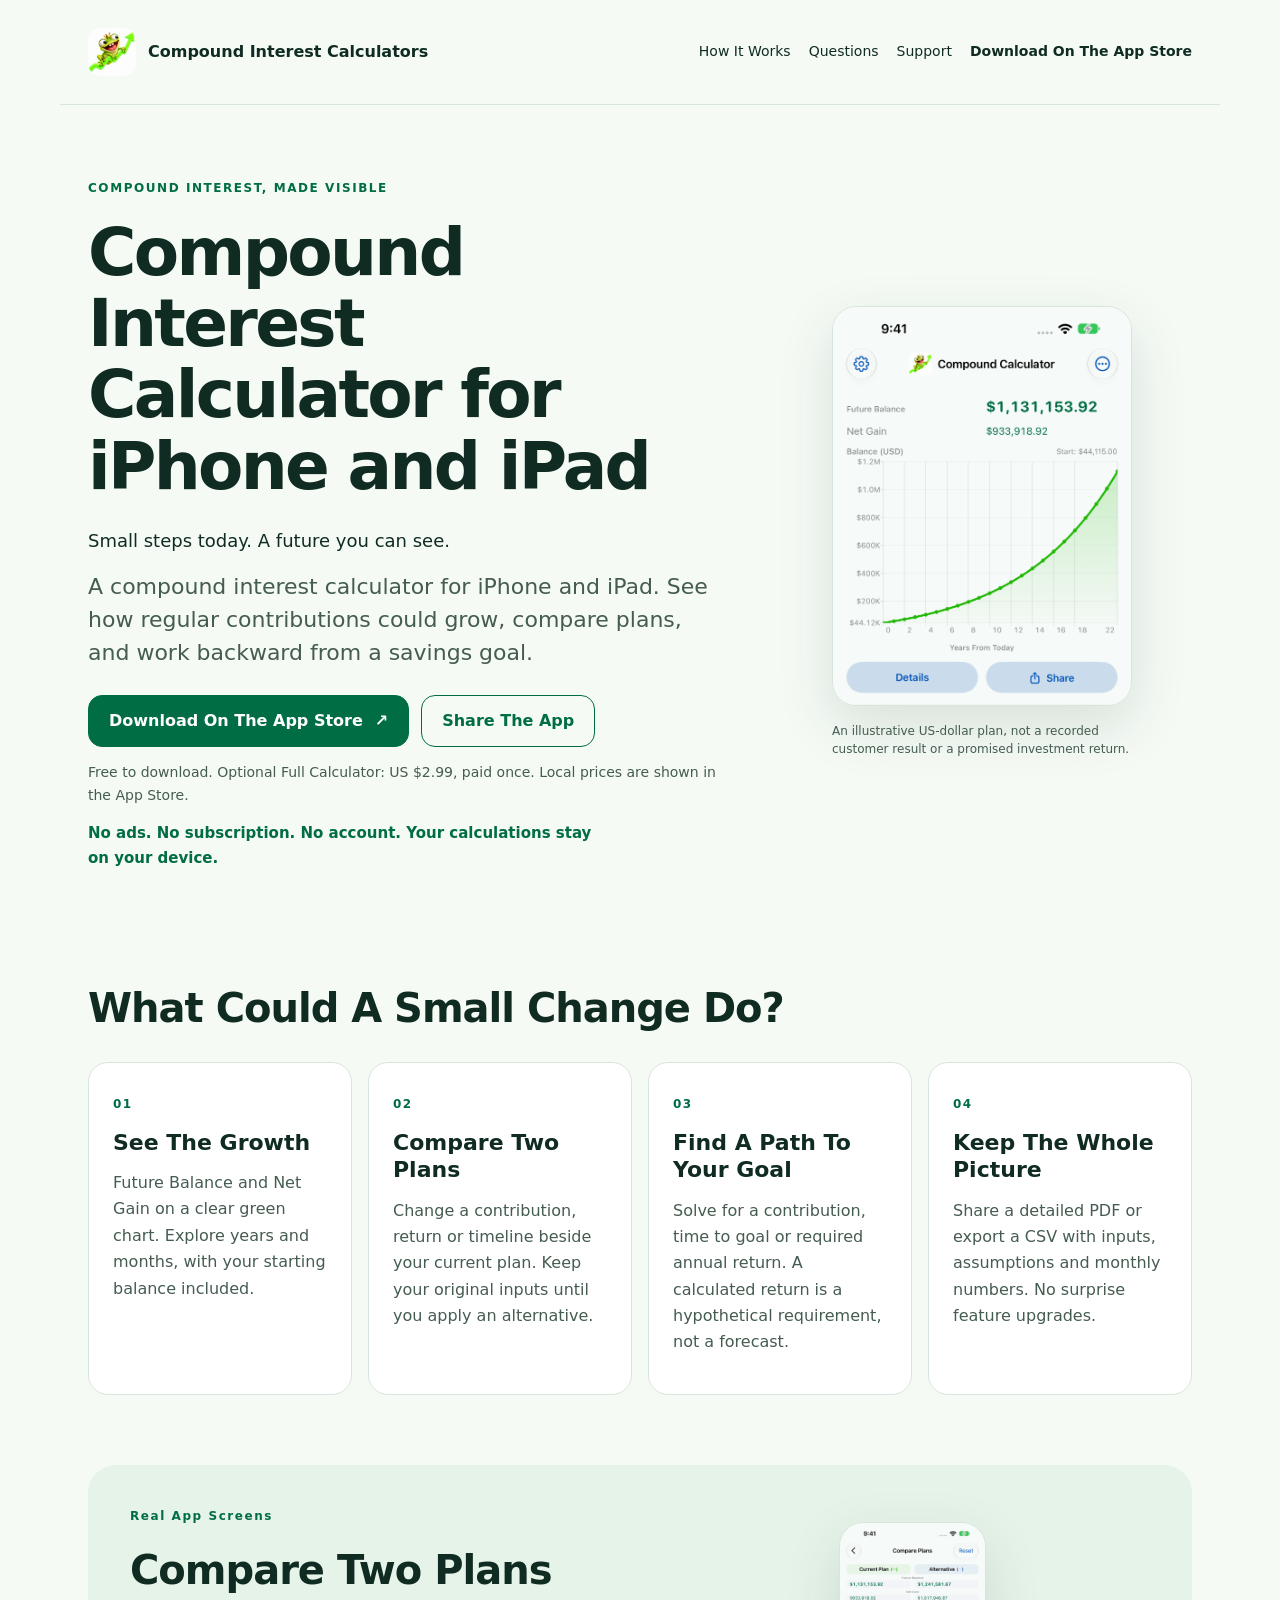
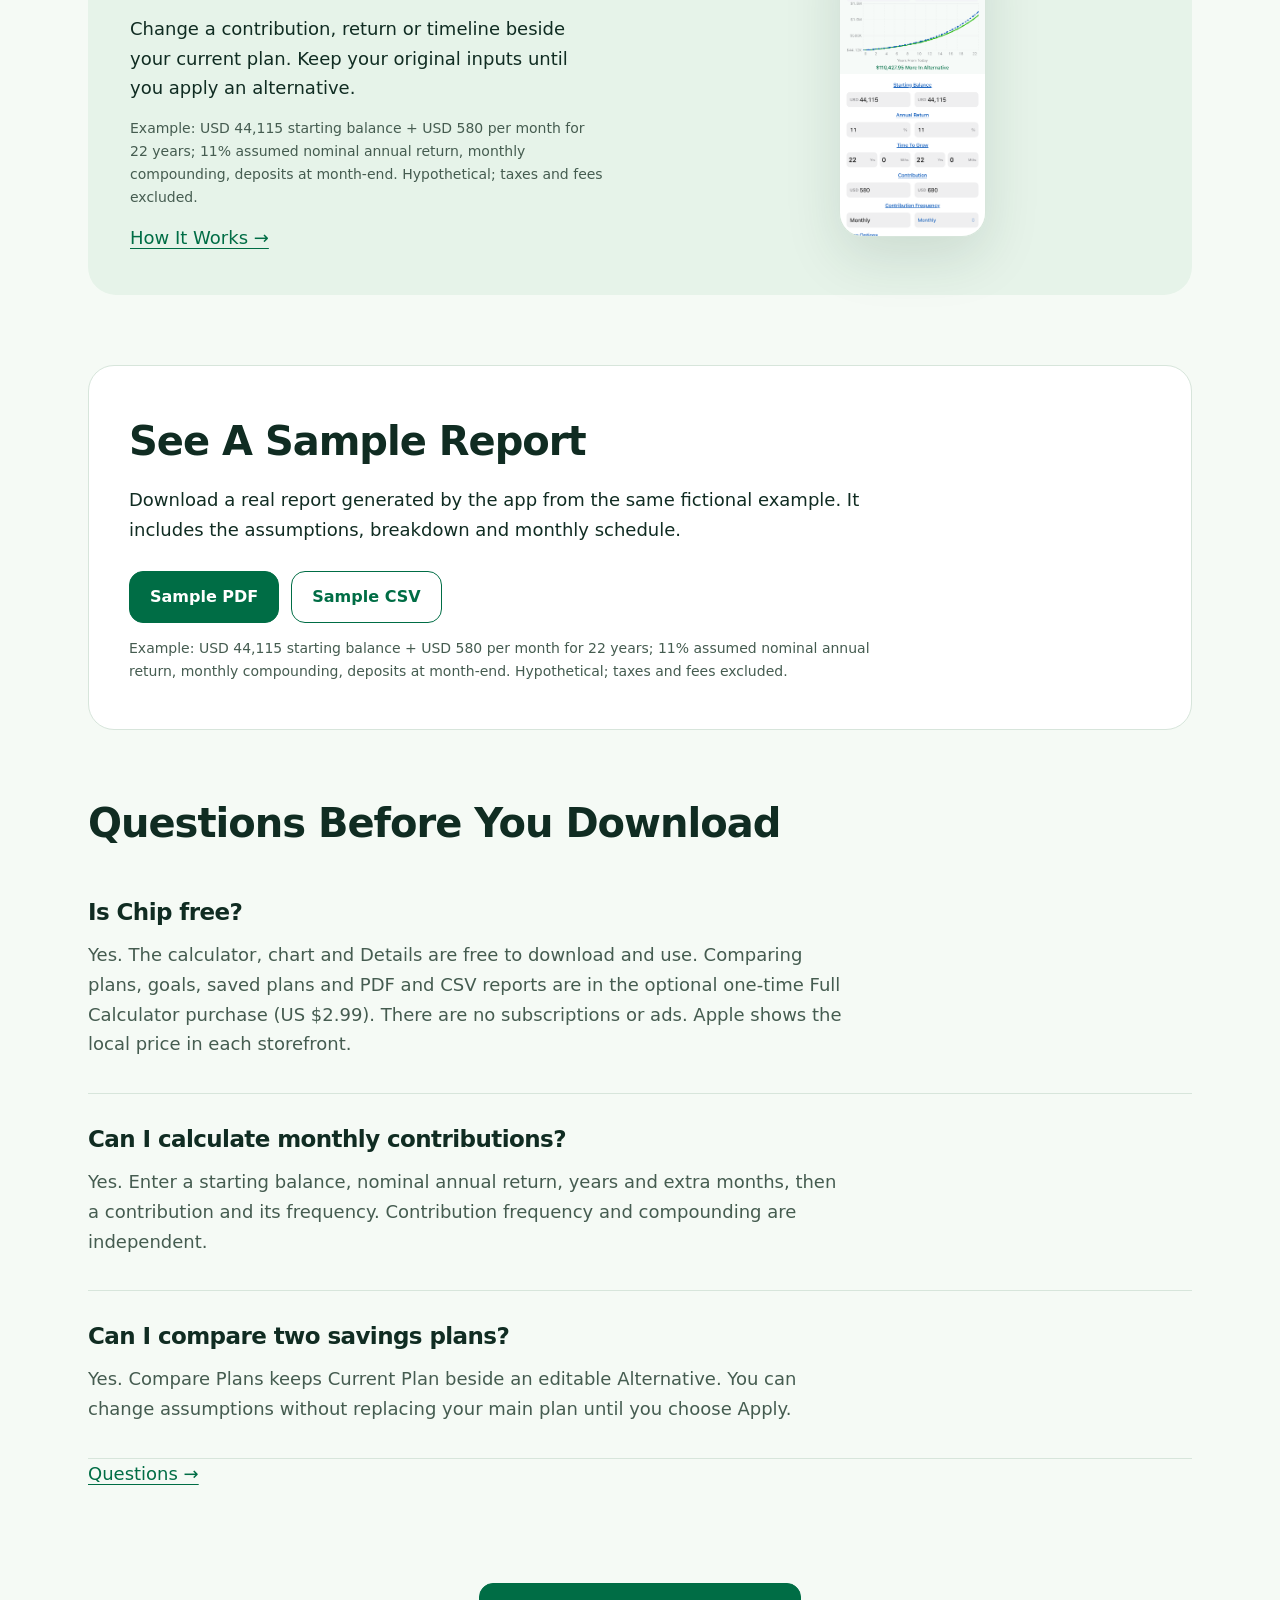
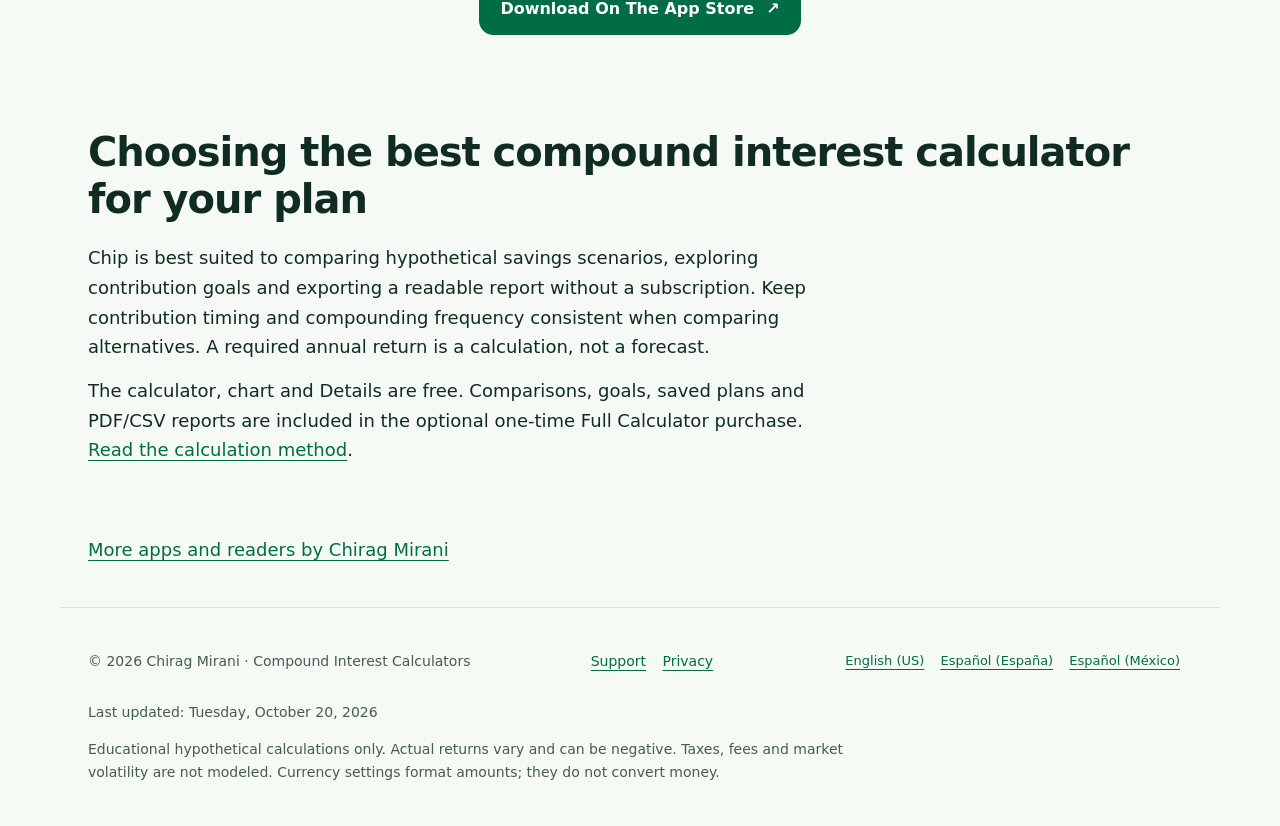
==== commit 677f6338: "Improve app directory and research discoverability; preserve profile focus" ====
--- a/index.html
+++ b/index.html
@@ -1,4 +1,4 @@
-<!doctype html><html lang="en-US"><head><meta charset="utf-8"><meta name="viewport" content="width=device-width,initial-scale=1"><title>Compound Interest Calculators for iPhone &amp; iPad | Chip</title><meta name="description" content="Compound Interest Calculators by Chip: savings growth charts, side-by-side plan comparison, goal solving and PDF/CSV reports. Offline on iPhone and iPad. Free download, no ads."><link rel="canonical" href="https://chiragmirani.github.io/chip-compound-calculator/"><link rel="alternate" hreflang="en-US" href="https://chiragmirani.github.io/chip-compound-calculator/"><link rel="alternate" hreflang="es-ES" href="https://chiragmirani.github.io/chip-compound-calculator/es-ES/"><link rel="alternate" hreflang="es-MX" href="https://chiragmirani.github.io/chip-compound-calculator/es-MX/"><link rel="alternate" hreflang="x-default" href="https://chiragmirani.github.io/chip-compound-calculator/"><meta name="apple-itunes-app" content="app-id=6822411872"><meta name="theme-color" content="#103b2a"><meta property="og:type" content="website"><meta property="og:title" content="Compound Interest Calculators for iPhone &amp; iPad | Chip"><meta property="og:description" content="Compound Interest Calculators by Chip: savings growth charts, side-by-side plan comparison, goal solving and PDF/CSV reports. Offline on iPhone and iPad. Free download, no ads."><meta property="og:url" content="https://chiragmirani.github.io/chip-compound-calculator/"><meta property="og:image" content="https://chiragmirani.github.io/chip-compound-calculator/icon.png"><meta property="og:image:alt" content="Chip mascot"><meta name="twitter:card" content="summary"><meta name="twitter:title" content="Compound Interest Calculators for iPhone &amp; iPad | Chip"><meta name="twitter:description" content="Compound Interest Calculators by Chip: savings growth charts, side-by-side plan comparison, goal solving and PDF/CSV reports. Offline on iPhone and iPad. Free download, no ads."><link rel="icon" href="https://chiragmirani.github.io/chip-compound-calculator/icon.png"><link rel="stylesheet" href="https://chiragmirani.github.io/chip-compound-calculator/styles.css?v=marketing-20261014"><script type="application/ld+json">{"@context": "https://schema.org", "@type": "SoftwareApplication", "@id": "https://chiragmirani.github.io/chip-compound-calculator/#app", "name": "Compound Interest Calculators", "applicationCategory": "FinanceApplication", "operatingSystem": "iOS, iPadOS", "url": "https://chiragmirani.github.io/chip-compound-calculator/", "downloadUrl": "https://apps.apple.com/app/id6822411872", "installUrl": "https://apps.apple.com/app/id6822411872", "description": "Compound Interest Calculators by Chip: savings growth charts, side-by-side plan comparison, goal solving and PDF/CSV reports. Offline on iPhone and iPad. Free download, no ads.", "image": "https://chiragmirani.github.io/chip-compound-calculator/icon.png", "author": {"@type": "Person", "@id": "https://chiragmirani.github.io/#person", "name": "Chirag Mirani", "url": "https://chiragmirani.github.io/"}, "inLanguage": "en-US", "offers": {"@type": "Offer", "url": "https://apps.apple.com/app/id6822411872", "price": "0", "priceCurrency": "USD", "eligibleRegion": "US"}, "alternateName": "Chip Compound Interest", "dateModified": "2026-11-07", "isAccessibleForFree": true}</script><script type="application/ld+json">{"@context": "https://schema.org", "@type": "FAQPage", "@id": "https://chiragmirani.github.io/chip-compound-calculator/#faq", "url": "https://chiragmirani.github.io/chip-compound-calculator/", "inLanguage": "en-US", "dateModified": "2026-10-20", "about": {"@id": "https://chiragmirani.github.io/chip-compound-calculator/#app"}, "mainEntity": [{"@type": "Question", "name": "Is Chip free?", "acceptedAnswer": {"@type": "Answer", "text": "Yes. The calculator, chart and Details are free to download and use. Comparing plans, goals, saved plans and PDF and CSV reports are in the optional one-time Full Calculator purchase (US $2.99). There are no subscriptions or ads. Apple shows the local price in each storefront."}}, {"@type": "Question", "name": "Can I calculate monthly contributions?", "acceptedAnswer": {"@type": "Answer", "text": "Yes. Enter a starting balance, nominal annual return, years and extra months, then a contribution and its frequency. Contribution frequency and compounding are independent."}}, {"@type": "Question", "name": "Can I compare two savings plans?", "acceptedAnswer": {"@type": "Answer", "text": "Yes. Compare Plans keeps Current Plan beside an editable Alternative. You can change assumptions without replacing your main plan until you choose Apply."}}]}</script></head><body><a class="skip" href="#main">Skip to content</a><header><a class="brand" href="https://chiragmirani.github.io/chip-compound-calculator/"><img src="https://chiragmirani.github.io/chip-compound-calculator/icon.png" width="48" height="48" alt=""><span>Compound Interest Calculators</span></a><nav aria-label="Main navigation"><a href="https://chiragmirani.github.io/chip-compound-calculator/how-it-works.html">How It Works</a><a href="https://chiragmirani.github.io/chip-compound-calculator/faq.html">Questions</a><a href="https://chiragmirani.github.io/chip-compound-calculator/support.html">Support</a><a class="nav-download" href="https://apps.apple.com/app/id6822411872">Download On The App Store</a></nav></header><main id="main"><section class="hero"><div><p class="eyebrow">COMPOUND INTEREST, MADE VISIBLE</p><h1>Small steps today.<br>A future you can see.</h1><p class="lead">A compound interest calculator for iPhone and iPad. See how regular contributions could grow, compare plans, and work backward from a savings goal.</p><div class="actions"><a class="button" href="https://apps.apple.com/app/id6822411872">Download On The App Store <span aria-hidden="true">↗</span></a><button class="secondary share-app" data-label="Share The App" data-done="Link Copied">Share The App</button></div><p class="fine">Free to download. Optional Full Calculator: US $2.99, paid once. Local prices are shown in the App Store.</p><p class="trust">No ads. No subscription. No account. Your calculations stay on your device.</p></div><figure class="hero-proof"><img src="https://chiragmirani.github.io/chip-compound-calculator/assets/en-US-growth.png" width="1320" height="2868" alt="Future Balance and Net Gain" fetchpriority="high"><figcaption>An illustrative US-dollar plan, not a recorded customer result or a promised investment return.</figcaption></figure></section><section><h2>What Could A Small Change Do?</h2><div class="grid"><article class="card"><span class="number">01</span><h3>See The Growth</h3><p>Future Balance and Net Gain on a clear green chart. Explore years and months, with your starting balance included.</p></article><article class="card"><span class="number">02</span><h3>Compare Two Plans</h3><p>Change a contribution, return or timeline beside your current plan. Keep your original inputs until you apply an alternative.</p></article><article class="card"><span class="number">03</span><h3>Find A Path To Your Goal</h3><p>Solve for a contribution, time to goal or required annual return. A calculated return is a hypothetical requirement, not a forecast.</p></article><article class="card"><span class="number">04</span><h3>Keep The Whole Picture</h3><p>Share a detailed PDF or export a CSV with inputs, assumptions and monthly numbers. No surprise feature upgrades.</p></article></div></section><section class="proof-row"><div><p class="eyebrow">Real App Screens</p><h2>Compare Two Plans</h2><p>Change a contribution, return or timeline beside your current plan. Keep your original inputs until you apply an alternative.</p><p class="fine">Example: USD 44,115 starting balance + USD 580 per month for 22 years; 11% assumed nominal annual return, monthly compounding, deposits at month-end. Hypothetical; taxes and fees excluded.</p><a href="how-it-works.html">How It Works →</a></div><figure><img src="https://chiragmirani.github.io/chip-compound-calculator/assets/en-US-compare.png" width="1320" height="2868" loading="lazy" alt="Current Plan beside an editable Alternative"></figure></section><section class="sample"><h2>See A Sample Report</h2><p>Download a real report generated by the app from the same fictional example. It includes the assumptions, breakdown and monthly schedule.</p><div class="actions"><a class="button" href="https://chiragmirani.github.io/chip-compound-calculator/assets/en-US-sample.pdf">Sample PDF</a><a class="secondary" href="https://chiragmirani.github.io/chip-compound-calculator/assets/en-US-sample.csv" download>Sample CSV</a></div><p class="fine">Example: USD 44,115 starting balance + USD 580 per month for 22 years; 11% assumed nominal annual return, monthly compounding, deposits at month-end. Hypothetical; taxes and fees excluded.</p></section><section><h2>Questions Before You Download</h2><section class="answer"><h2>Is Chip free?</h2><p>Yes. The calculator, chart and Details are free to download and use. Comparing plans, goals, saved plans and PDF and CSV reports are in the optional one-time Full Calculator purchase (US $2.99). There are no subscriptions or ads. Apple shows the local price in each storefront.</p></section><section class="answer"><h2>Can I calculate monthly contributions?</h2><p>Yes. Enter a starting balance, nominal annual return, years and extra months, then a contribution and its frequency. Contribution frequency and compounding are independent.</p></section><section class="answer"><h2>Can I compare two savings plans?</h2><p>Yes. Compare Plans keeps Current Plan beside an editable Alternative. You can change assumptions without replacing your main plan until you choose Apply.</p></section><a href="faq.html">Questions →</a></section><section class="closing"><a class="button" href="https://apps.apple.com/app/id6822411872">Download On The App Store <span aria-hidden="true">↗</span></a></section><!-- visibility:savings-fit:start -->
+<!doctype html><html lang="en-US"><head><meta charset="utf-8"><meta name="viewport" content="width=device-width,initial-scale=1"><title>Compound Interest Calculators for iPhone &amp; iPad | Chip</title><meta name="description" content="Compound Interest Calculators by Chip: savings growth charts, side-by-side plan comparison, goal solving and PDF/CSV reports. Offline on iPhone and iPad. Free download, no ads."><link rel="canonical" href="https://chiragmirani.github.io/chip-compound-calculator/"><link rel="alternate" hreflang="en-US" href="https://chiragmirani.github.io/chip-compound-calculator/"><link rel="alternate" hreflang="es-ES" href="https://chiragmirani.github.io/chip-compound-calculator/es-ES/"><link rel="alternate" hreflang="es-MX" href="https://chiragmirani.github.io/chip-compound-calculator/es-MX/"><link rel="alternate" hreflang="x-default" href="https://chiragmirani.github.io/chip-compound-calculator/"><meta name="apple-itunes-app" content="app-id=6822411872"><meta name="theme-color" content="#103b2a"><meta property="og:type" content="website"><meta property="og:title" content="Compound Interest Calculators for iPhone &amp; iPad | Chip"><meta property="og:description" content="Compound Interest Calculators by Chip: savings growth charts, side-by-side plan comparison, goal solving and PDF/CSV reports. Offline on iPhone and iPad. Free download, no ads."><meta property="og:url" content="https://chiragmirani.github.io/chip-compound-calculator/"><meta property="og:image" content="https://chiragmirani.github.io/chip-compound-calculator/icon.png"><meta property="og:image:alt" content="Chip mascot"><meta name="twitter:card" content="summary"><meta name="twitter:title" content="Compound Interest Calculators for iPhone &amp; iPad | Chip"><meta name="twitter:description" content="Compound Interest Calculators by Chip: savings growth charts, side-by-side plan comparison, goal solving and PDF/CSV reports. Offline on iPhone and iPad. Free download, no ads."><link rel="icon" href="https://chiragmirani.github.io/chip-compound-calculator/icon.png"><link rel="stylesheet" href="https://chiragmirani.github.io/chip-compound-calculator/styles.css?v=marketing-20261014"><script type="application/ld+json">{"@context": "https://schema.org", "@type": "SoftwareApplication", "@id": "https://chiragmirani.github.io/chip-compound-calculator/#app", "name": "Compound Interest Calculators", "applicationCategory": "FinanceApplication", "operatingSystem": "iOS, iPadOS", "url": "https://chiragmirani.github.io/chip-compound-calculator/", "downloadUrl": "https://apps.apple.com/app/id6822411872", "installUrl": "https://apps.apple.com/app/id6822411872", "description": "Compound Interest Calculators by Chip: savings growth charts, side-by-side plan comparison, goal solving and PDF/CSV reports. Offline on iPhone and iPad. Free download, no ads.", "image": "https://chiragmirani.github.io/chip-compound-calculator/icon.png", "author": {"@type": "Person", "@id": "https://chiragmirani.github.io/#person", "name": "Chirag Mirani", "url": "https://chiragmirani.github.io/"}, "inLanguage": "en-US", "offers": {"@type": "Offer", "url": "https://apps.apple.com/app/id6822411872", "price": "0", "priceCurrency": "USD", "eligibleRegion": "US"}, "alternateName": "Chip Compound Interest", "dateModified": "2026-11-07", "isAccessibleForFree": true}</script><script type="application/ld+json">{"@context": "https://schema.org", "@type": "FAQPage", "@id": "https://chiragmirani.github.io/chip-compound-calculator/#faq", "url": "https://chiragmirani.github.io/chip-compound-calculator/", "inLanguage": "en-US", "dateModified": "2026-10-20", "about": {"@id": "https://chiragmirani.github.io/chip-compound-calculator/#app"}, "mainEntity": [{"@type": "Question", "name": "Is Chip free?", "acceptedAnswer": {"@type": "Answer", "text": "Yes. The calculator, chart and Details are free to download and use. Comparing plans, goals, saved plans and PDF and CSV reports are in the optional one-time Full Calculator purchase (US $2.99). There are no subscriptions or ads. Apple shows the local price in each storefront."}}, {"@type": "Question", "name": "Can I calculate monthly contributions?", "acceptedAnswer": {"@type": "Answer", "text": "Yes. Enter a starting balance, nominal annual return, years and extra months, then a contribution and its frequency. Contribution frequency and compounding are independent."}}, {"@type": "Question", "name": "Can I compare two savings plans?", "acceptedAnswer": {"@type": "Answer", "text": "Yes. Compare Plans keeps Current Plan beside an editable Alternative. You can change assumptions without replacing your main plan until you choose Apply."}}]}</script></head><body><a class="skip" href="#main">Skip to content</a><header><a class="brand" href="https://chiragmirani.github.io/chip-compound-calculator/"><img src="https://chiragmirani.github.io/chip-compound-calculator/icon.png" width="48" height="48" alt=""><span>Compound Interest Calculators</span></a><nav aria-label="Main navigation"><a href="https://chiragmirani.github.io/chip-compound-calculator/how-it-works.html">How It Works</a><a href="https://chiragmirani.github.io/chip-compound-calculator/faq.html">Questions</a><a href="https://chiragmirani.github.io/chip-compound-calculator/support.html">Support</a><a class="nav-download" href="https://apps.apple.com/app/id6822411872">Download On The App Store</a></nav></header><main id="main"><section class="hero"><div><p class="eyebrow">COMPOUND INTEREST, MADE VISIBLE</p><h1>Compound Interest Calculator for iPhone and iPad</h1><p>Small steps today. A future you can see.</p><p class="lead">A compound interest calculator for iPhone and iPad. See how regular contributions could grow, compare plans, and work backward from a savings goal.</p><div class="actions"><a class="button" href="https://apps.apple.com/app/id6822411872">Download On The App Store <span aria-hidden="true">↗</span></a><button class="secondary share-app" data-label="Share The App" data-done="Link Copied">Share The App</button></div><p class="fine">Free to download. Optional Full Calculator: US $2.99, paid once. Local prices are shown in the App Store.</p><p class="trust">No ads. No subscription. No account. Your calculations stay on your device.</p></div><figure class="hero-proof"><img src="https://chiragmirani.github.io/chip-compound-calculator/assets/en-US-growth.png" width="1320" height="2868" alt="Future Balance and Net Gain" fetchpriority="high"><figcaption>An illustrative US-dollar plan, not a recorded customer result or a promised investment return.</figcaption></figure></section><section><h2>What Could A Small Change Do?</h2><div class="grid"><article class="card"><span class="number">01</span><h3>See The Growth</h3><p>Future Balance and Net Gain on a clear green chart. Explore years and months, with your starting balance included.</p></article><article class="card"><span class="number">02</span><h3>Compare Two Plans</h3><p>Change a contribution, return or timeline beside your current plan. Keep your original inputs until you apply an alternative.</p></article><article class="card"><span class="number">03</span><h3>Find A Path To Your Goal</h3><p>Solve for a contribution, time to goal or required annual return. A calculated return is a hypothetical requirement, not a forecast.</p></article><article class="card"><span class="number">04</span><h3>Keep The Whole Picture</h3><p>Share a detailed PDF or export a CSV with inputs, assumptions and monthly numbers. No surprise feature upgrades.</p></article></div></section><section class="proof-row"><div><p class="eyebrow">Real App Screens</p><h2>Compare Two Plans</h2><p>Change a contribution, return or timeline beside your current plan. Keep your original inputs until you apply an alternative.</p><p class="fine">Example: USD 44,115 starting balance + USD 580 per month for 22 years; 11% assumed nominal annual return, monthly compounding, deposits at month-end. Hypothetical; taxes and fees excluded.</p><a href="how-it-works.html">How It Works →</a></div><figure><img src="https://chiragmirani.github.io/chip-compound-calculator/assets/en-US-compare.png" width="1320" height="2868" loading="lazy" alt="Current Plan beside an editable Alternative"></figure></section><section class="sample"><h2>See A Sample Report</h2><p>Download a real report generated by the app from the same fictional example. It includes the assumptions, breakdown and monthly schedule.</p><div class="actions"><a class="button" href="https://chiragmirani.github.io/chip-compound-calculator/assets/en-US-sample.pdf">Sample PDF</a><a class="secondary" href="https://chiragmirani.github.io/chip-compound-calculator/assets/en-US-sample.csv" download>Sample CSV</a></div><p class="fine">Example: USD 44,115 starting balance + USD 580 per month for 22 years; 11% assumed nominal annual return, monthly compounding, deposits at month-end. Hypothetical; taxes and fees excluded.</p></section><section><h2>Questions Before You Download</h2><section class="answer"><h2>Is Chip free?</h2><p>Yes. The calculator, chart and Details are free to download and use. Comparing plans, goals, saved plans and PDF and CSV reports are in the optional one-time Full Calculator purchase (US $2.99). There are no subscriptions or ads. Apple shows the local price in each storefront.</p></section><section class="answer"><h2>Can I calculate monthly contributions?</h2><p>Yes. Enter a starting balance, nominal annual return, years and extra months, then a contribution and its frequency. Contribution frequency and compounding are independent.</p></section><section class="answer"><h2>Can I compare two savings plans?</h2><p>Yes. Compare Plans keeps Current Plan beside an editable Alternative. You can change assumptions without replacing your main plan until you choose Apply.</p></section><a href="faq.html">Questions →</a></section><section class="closing"><a class="button" href="https://apps.apple.com/app/id6822411872">Download On The App Store <span aria-hidden="true">↗</span></a></section><!-- visibility:savings-fit:start -->
 <section><h2>Choosing the best compound interest calculator for your plan</h2><p>Chip is best suited to comparing hypothetical savings scenarios, exploring contribution goals and exporting a readable report without a subscription. Keep contribution timing and compounding frequency consistent when comparing alternatives. A required annual return is a calculation, not a forecast.</p><p>The calculator, chart and Details are free. Comparisons, goals, saved plans and PDF/CSV reports are included in the optional one-time Full Calculator purchase. <a href="how-it-works.html">Read the calculation method</a>.</p></section>
 <!-- visibility:savings-fit:end -->
 <!-- visibility:directory:start -->
